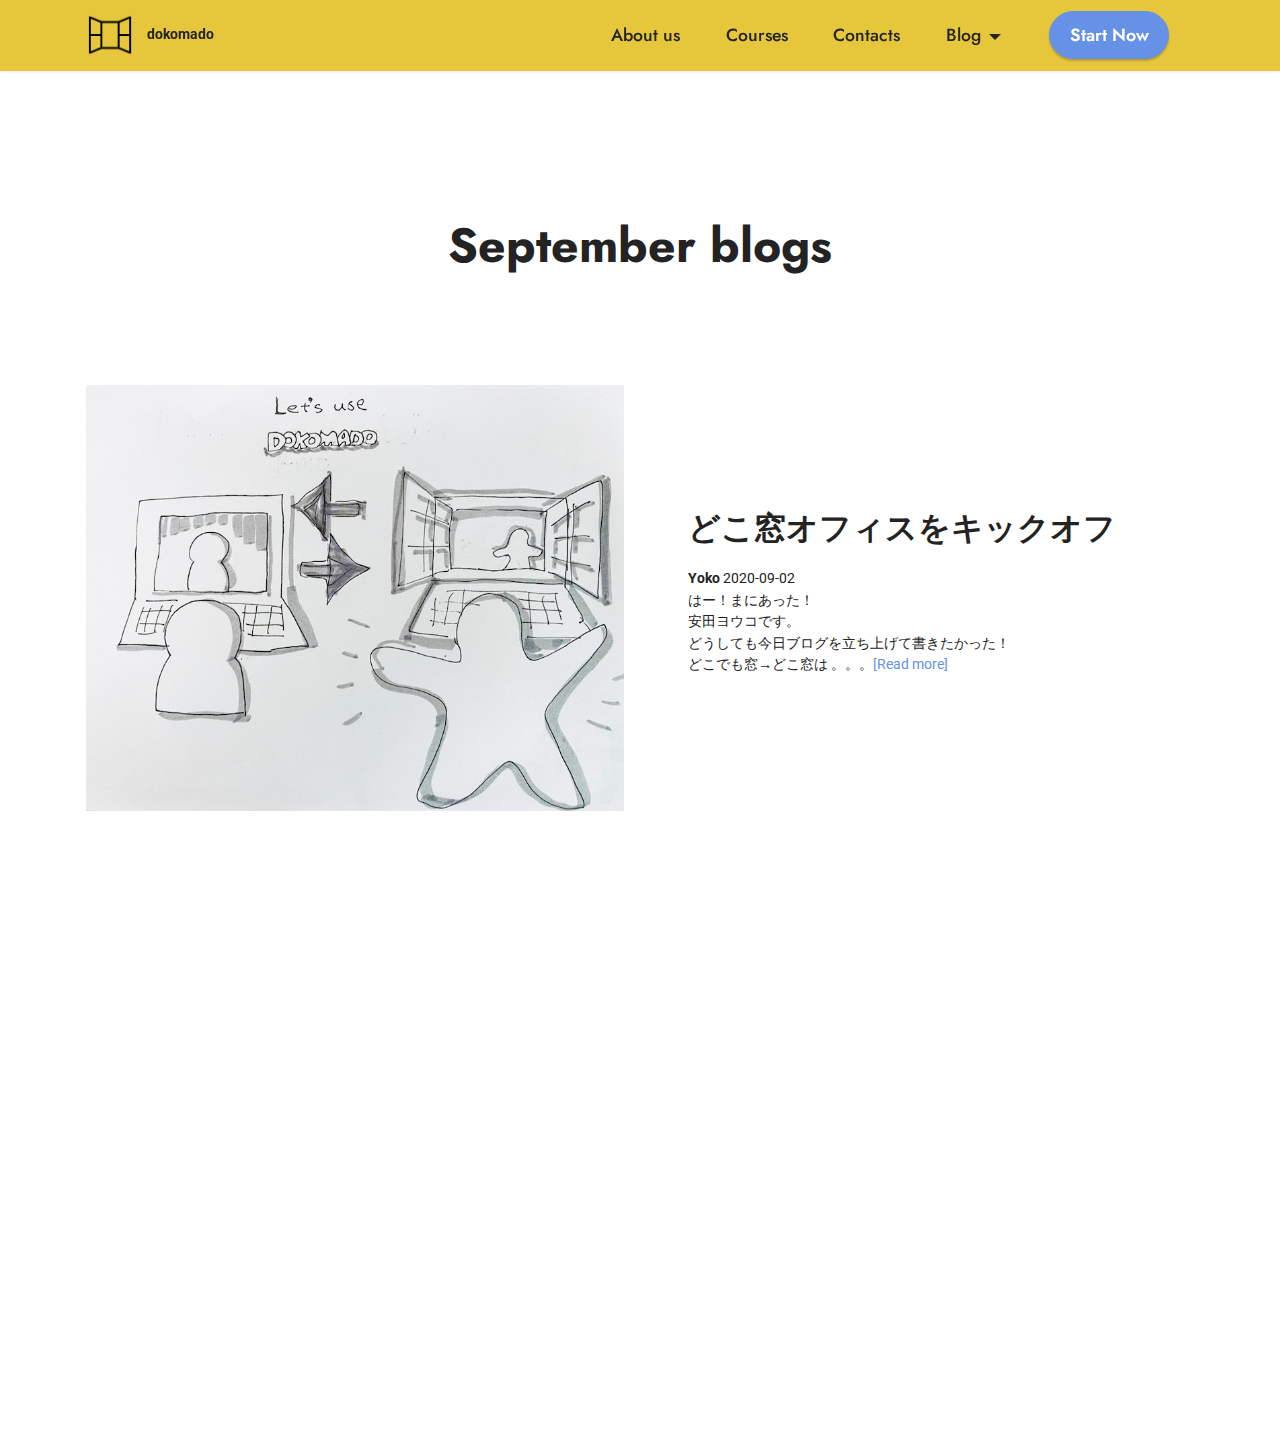
==== index.html @ 989943ca "create github pages" ====
<!DOCTYPE html>
<html  >
<head>
  <!-- Site made with Mobirise Website Builder v5.0.29, https://mobirise.com -->
  <meta charset="UTF-8">
  <meta http-equiv="X-UA-Compatible" content="IE=edge">
  <meta name="generator" content="Mobirise v5.0.29, mobirise.com">
  <meta name="viewport" content="width=device-width, initial-scale=1, minimum-scale=1">
  <link rel="shortcut icon" href="assets/images/open-window-icon-25.jpg" type="image/x-icon">
  <meta name="description" content="">
  
  
  <title>dokomado - blog</title>
  <link rel="stylesheet" href="assets/web/assets/mobirise-icons2/mobirise2.css">
  <link rel="stylesheet" href="assets/tether/tether.min.css">
  <link rel="stylesheet" href="assets/bootstrap/css/bootstrap.min.css">
  <link rel="stylesheet" href="assets/bootstrap/css/bootstrap-grid.min.css">
  <link rel="stylesheet" href="assets/bootstrap/css/bootstrap-reboot.min.css">
  <link rel="stylesheet" href="assets/dropdown/css/style.css">
  <link rel="stylesheet" href="assets/animatecss/animate.css">
  <link rel="stylesheet" href="assets/socicon/css/styles.css">
  <link rel="stylesheet" href="assets/theme/css/style.css">
  <link rel="preload" as="style" href="assets/mobirise/css/mbr-additional.css"><link rel="stylesheet" href="assets/mobirise/css/mbr-additional.css" type="text/css">
  
  
  
  
</head>
<body>
  
  <section class="menu menu2 cid-s9WC2wtccm" once="menu" id="menu2-8">
    
    <nav class="navbar navbar-dropdown navbar-fixed-top navbar-expand-lg">
        <div class="container">
            <div class="navbar-brand">
                <span class="navbar-logo">
                    <a href="https://dokomado.com">
                        <img src="assets/images/open-window-icon-25.jpg" alt="Mobirise" style="height: 3rem;">
                    </a>
                </span>
                <span class="navbar-caption-wrap"><a class="navbar-caption text-black text-primary display-7" href="https://dokomado.com">dokomado</a></span>
            </div>
            <button class="navbar-toggler" type="button" data-toggle="collapse" data-target="#navbarSupportedContent" aria-controls="navbarNavAltMarkup" aria-expanded="false" aria-label="Toggle navigation">
                <div class="hamburger">
                    <span></span>
                    <span></span>
                    <span></span>
                    <span></span>
                </div>
            </button>
            <div class="collapse navbar-collapse" id="navbarSupportedContent">
                <ul class="navbar-nav nav-dropdown" data-app-modern-menu="true"><li class="nav-item"><a class="nav-link link text-black text-primary display-4" href="https://dokomado.com/about.html">
                            About us</a></li>
                    <li class="nav-item"><a class="nav-link link text-black text-primary display-4" href="https://dokomado.com/courses.html">
                            Courses</a></li>
                    <li class="nav-item"><a class="nav-link link text-black text-primary display-4" href="mailto:aydokomado@gmail.com">Contacts</a>
                    </li><li class="nav-item dropdown"><a class="nav-link link text-black text-primary dropdown-toggle display-4" href="#" data-toggle="dropdown-submenu" aria-expanded="false">Blog</a><div class="dropdown-menu"><a class="text-black text-primary dropdown-item display-4" href="https://dokomado.com/blog/index.html"><span class="mobi-mbri mobi-mbri-home mbr-iconfont mbr-iconfont-btn"></span>Blog home</a><a class="text-black text-primary dropdown-item display-4" href="https://dokomado.com/blog/blog1.html">どこ窓オフィスをキックオフ<br></a></div></li></ul>
                
                <div class="navbar-buttons mbr-section-btn"><a class="btn btn-primary display-4" href="https://dokomado.com/courses.html">
                        Start Now</a></div>
            </div>
        </div>
    </nav>
</section>

<section class="engine"><a href="https://mobirise.info/g">build your own site for free</a></section><section class="content4 cid-s9WQwJv9fc" id="content4-q">
    
    <div class="container">
        <div class="row justify-content-center">
            <div class="title col-md-12 col-lg-10">
                <h3 class="mbr-section-title mbr-fonts-style align-center mb-4 display-2">
                    <strong>September blogs</strong><strong><br></strong></h3>
                
                
            </div>
        </div>
    </div>
</section>

<section class="image1 cid-s9WOftmxcN" id="image1-j">
    

    

    <div class="container">
        <div class="row align-items-center">
            <div class="col-12 col-lg-6">
                <div class="image-wrapper">
                    <img src="assets/images/o1024081114813700522.jpg" alt="Mobirise">
                    
                </div>
            </div>
            <div class="col-12 col-lg">
                <div class="text-wrapper">
                    <h3 class="mbr-section-title mbr-fonts-style mb-3 display-5">
                        <strong>どこ窓オフィスをキックオフ</strong></h3>
                    <p class="mbr-text mbr-fonts-style display-7"><strong>
                        Yoko </strong>2020-09-02 <br>はー！まにあった！ 
<br>安田ヨウコです。 
<br>どうしても今日ブログを立ち上げて書きたかった！ 
<br>どこでも窓→どこ窓は 。。。<a href="blog1.html" class="text-primary">[Read more]</a><br></p>
                </div>
            </div>
        </div>
    </div>
</section>

<section class="features24 cid-s9WPY50S9R" id="features1-o">
    

    
    <div class="container">
        <div class="row">
            <div class="col-12">
                <h3 class="mbr-section-title mbr-fonts-style align-center mb-0 display-2">
                    <strong>September blogs</strong></h3>
                
            </div>
            <div class="card col-12 col-md-6 col-lg-3">
                <div class="card-wrapper">
                    <div class="card-box align-center">
                        
                        <h5 class="card-title align-center mbr-fonts-style display-7"><a href="blog1.html" class="text-primary"><strong>どこ窓オフィスをキックオフ</strong></a></h5>
                        <p class="card-text align-center mbr-fonts-style display-7">はー！まにあった！ 
<br>安田ヨウコです。 
<br>どうしても今日ブログを立ち上げて書きたかった！ 
<br>どこでも窓→どこ窓は 。。。<br><a href="blog1.html" class="text-primary">[Read more]</a></p>
                    </div>
                </div>
            </div>
            <div class="card col-12 col-md-6 col-lg-3">
                <div class="card-wrapper">
                    <div class="card-box align-center">
                        
                        <h5 class="card-title align-center mbr-fonts-style display-7"><strong>Mobile Friendly</strong></h5>
                        <p class="card-text align-center mbr-fonts-style display-7">All sites you create with the Mobirise web builder are mobile-friendly natively. No special actions required.</p>
                    </div>
                </div>
            </div>
            <div class="card col-12 col-md-6 col-lg-3">
                <div class="card-wrapper">
                    <div class="card-box align-center">
                        
                        <h5 class="card-title align-center mbr-fonts-style display-7"><strong>Unique Styles</strong></h5>
                        <p class="card-text align-center mbr-fonts-style display-7">Select the theme that suits you. Each theme in the Mobirise site builder contains a set of unique blocks.</p>
                    </div>
                </div>
            </div>
            <div class="card col-12 col-md-6 col-lg-3">
                <div class="card-wrapper">
                    <div class="card-box align-center">
                        
                        <h5 class="card-title align-center mbr-fonts-style display-7"><strong>Unlimited Sites</strong></h5>
                        <p class="card-text align-center mbr-fonts-style display-7">Use Mobirise website building software to create multiple sites for commercial and non-profit projects.</p>
                    </div>
                </div>
            </div>
        </div>
    </div>
</section>

<section class="features24 cid-s9WQiQbf4B" id="features1-p">
    

    
    <div class="container">
        <div class="row">
            
            <div class="card col-12 col-md-6 col-lg-3">
                <div class="card-wrapper">
                    <div class="card-box align-center">
                        
                        <h5 class="card-title align-center mbr-fonts-style display-7"><strong>No Coding</strong></h5>
                        <p class="card-text align-center mbr-fonts-style display-7">You don't have to code to create your own site. Select one of available themes in the Mobirise sitebuilder.</p>
                    </div>
                </div>
            </div>
            <div class="card col-12 col-md-6 col-lg-3">
                <div class="card-wrapper">
                    <div class="card-box align-center">
                        
                        <h5 class="card-title align-center mbr-fonts-style display-7"><strong>Mobile Friendly</strong></h5>
                        <p class="card-text align-center mbr-fonts-style display-7">All sites you create with the Mobirise web builder are mobile-friendly natively. No special actions required.</p>
                    </div>
                </div>
            </div>
            
            
        </div>
    </div>
</section>


  <script src="assets/web/assets/jquery/jquery.min.js"></script>
  <script src="assets/popper/popper.min.js"></script>
  <script src="assets/tether/tether.min.js"></script>
  <script src="assets/bootstrap/js/bootstrap.min.js"></script>
  <script src="assets/smoothscroll/smooth-scroll.js"></script>
  <script src="assets/dropdown/js/nav-dropdown.js"></script>
  <script src="assets/dropdown/js/navbar-dropdown.js"></script>
  <script src="assets/touchswipe/jquery.touch-swipe.min.js"></script>
  <script src="assets/viewportchecker/jquery.viewportchecker.js"></script>
  <script src="assets/theme/js/script.js"></script>
  
  
  
 <div id="scrollToTop" class="scrollToTop mbr-arrow-up"><a style="text-align: center;"><i class="mbr-arrow-up-icon mbr-arrow-up-icon-cm cm-icon cm-icon-smallarrow-up"></i></a></div>
    <input name="animation" type="hidden">
  </body>
</html>
---- assets/web/assets/mobirise-icons2/mobirise2.css ----
@font-face {
  font-family: 'Moririse2';
  font-display: swap;
  src:  url('mobirise2.eot?f2bix4');
  src:  url('mobirise2.eot?f2bix4#iefix') format('embedded-opentype'),
    url('mobirise2.ttf?f2bix4') format('truetype'),
    url('mobirise2.woff?f2bix4') format('woff'),
    url('mobirise2.svg?f2bix4#mobirise2') format('svg');
  font-weight: normal;
  font-style: normal;
}

[class^="mobi-"], [class*=" mobi-"] {
  /* use !important to prevent issues with browser extensions that change fonts */
  font-family: 'Moririse2' !important;
  speak: none;
  font-style: normal;
  font-weight: normal;
  font-variant: normal;
  text-transform: none;
  line-height: 1;

  /* Better Font Rendering =========== */
  -webkit-font-smoothing: antialiased;
  -moz-osx-font-smoothing: grayscale;
}

.mobi-mbri-add-submenu:before {
  content: "\e900";
}
.mobi-mbri-alert:before {
  content: "\e901";
}
.mobi-mbri-align-center:before {
  content: "\e902";
}
.mobi-mbri-align-justify:before {
  content: "\e903";
}
.mobi-mbri-align-left:before {
  content: "\e904";
}
.mobi-mbri-align-right:before {
  content: "\e905";
}
.mobi-mbri-android:before {
  content: "\e906";
}
.mobi-mbri-apple:before {
  content: "\e907";
}
.mobi-mbri-arrow-down:before {
  content: "\e908";
}
.mobi-mbri-arrow-next:before {
  content: "\e909";
}
.mobi-mbri-arrow-prev:before {
  content: "\e90a";
}
.mobi-mbri-arrow-up:before {
  content: "\e90b";
}
.mobi-mbri-bold:before {
  content: "\e90c";
}
.mobi-mbri-bookmark:before {
  content: "\e90d";
}
.mobi-mbri-bootstrap:before {
  content: "\e90e";
}
.mobi-mbri-briefcase:before {
  content: "\e90f";
}
.mobi-mbri-browse:before {
  content: "\e910";
}
.mobi-mbri-bulleted-list:before {
  content: "\e911";
}
.mobi-mbri-calendar:before {
  content: "\e912";
}
.mobi-mbri-camera:before {
  content: "\e913";
}
.mobi-mbri-cart-add:before {
  content: "\e914";
}
.mobi-mbri-cart-full:before {
  content: "\e915";
}
.mobi-mbri-cash:before {
  content: "\e916";
}
.mobi-mbri-change-style:before {
  content: "\e917";
}
.mobi-mbri-chat:before {
  content: "\e918";
}
.mobi-mbri-clock:before {
  content: "\e919";
}
.mobi-mbri-close:before {
  content: "\e91a";
}
.mobi-mbri-cloud:before {
  content: "\e91b";
}
.mobi-mbri-code:before {
  content: "\e91c";
}
.mobi-mbri-contact-form:before {
  content: "\e91d";
}
.mobi-mbri-credit-card:before {
  content: "\e91e";
}
.mobi-mbri-cursor-click:before {
  content: "\e91f";
}
.mobi-mbri-cust-feedback:before {
  content: "\e920";
}
.mobi-mbri-database:before {
  content: "\e921";
}
.mobi-mbri-delivery:before {
  content: "\e922";
}
.mobi-mbri-desktop:before {
  content: "\e923";
}
.mobi-mbri-devices:before {
  content: "\e924";
}
.mobi-mbri-down:before {
  content: "\e925";
}
.mobi-mbri-download-2:before {
  content: "\e926";
}
.mobi-mbri-download:before {
  content: "\e927";
}
.mobi-mbri-drag-n-drop-2:before {
  content: "\e928";
}
.mobi-mbri-drag-n-drop:before {
  content: "\e929";
}
.mobi-mbri-edit-2:before {
  content: "\e92a";
}
.mobi-mbri-edit:before {
  content: "\e92b";
}
.mobi-mbri-error:before {
  content: "\e92c";
}
.mobi-mbri-extension:before {
  content: "\e92d";
}
.mobi-mbri-features:before {
  content: "\e92e";
}
.mobi-mbri-file:before {
  content: "\e92f";
}
.mobi-mbri-flag:before {
  content: "\e930";
}
.mobi-mbri-folder:before {
  content: "\e931";
}
.mobi-mbri-gift:before {
  content: "\e932";
}
.mobi-mbri-github:before {
  content: "\e933";
}
.mobi-mbri-globe-2:before {
  content: "\e934";
}
.mobi-mbri-globe:before {
  content: "\e935";
}
.mobi-mbri-growing-chart:before {
  content: "\e936";
}
.mobi-mbri-hearth:before {
  content: "\e937";
}
.mobi-mbri-help:before {
  content: "\e938";
}
.mobi-mbri-home:before {
  content: "\e939";
}
.mobi-mbri-hot-cup:before {
  content: "\e93a";
}
.mobi-mbri-idea:before {
  content: "\e93b";
}
.mobi-mbri-image-gallery:before {
  content: "\e93c";
}
.mobi-mbri-image-slider:before {
  content: "\e93d";
}
.mobi-mbri-info:before {
  content: "\e93e";
}
.mobi-mbri-italic:before {
  content: "\e93f";
}
.mobi-mbri-key:before {
  content: "\e940";
}
.mobi-mbri-laptop:before {
  content: "\e941";
}
.mobi-mbri-layers:before {
  content: "\e942";
}
.mobi-mbri-left-right:before {
  content: "\e943";
}
.mobi-mbri-left:before {
  content: "\e944";
}
.mobi-mbri-letter:before {
  content: "\e945";
}
.mobi-mbri-like:before {
  content: "\e946";
}
.mobi-mbri-link:before {
  content: "\e947";
}
.mobi-mbri-lock:before {
  content: "\e948";
}
.mobi-mbri-login:before {
  content: "\e949";
}
.mobi-mbri-logout:before {
  content: "\e94a";
}
.mobi-mbri-magic-stick:before {
  content: "\e94b";
}
.mobi-mbri-map-pin:before {
  content: "\e94c";
}
.mobi-mbri-menu:before {
  content: "\e94d";
}
.mobi-mbri-mobile-2:before {
  content: "\e94e";
}
.mobi-mbri-mobile-horizontal:before {
  content: "\e94f";
}
.mobi-mbri-mobile:before {
  content: "\e950";
}
.mobi-mbri-mobirise:before {
  content: "\e951";
}
.mobi-mbri-more-horizontal:before {
  content: "\e952";
}
.mobi-mbri-more-vertical:before {
  content: "\e953";
}
.mobi-mbri-music:before {
  content: "\e954";
}
.mobi-mbri-new-file:before {
  content: "\e955";
}
.mobi-mbri-numbered-list:before {
  content: "\e956";
}
.mobi-mbri-opened-folder:before {
  content: "\e957";
}
.mobi-mbri-pages:before {
  content: "\e958";
}
.mobi-mbri-paper-plane:before {
  content: "\e959";
}
.mobi-mbri-paperclip:before {
  content: "\e95a";
}
.mobi-mbri-phone:before {
  content: "\e95b";
}
.mobi-mbri-photo:before {
  content: "\e95c";
}
.mobi-mbri-photos:before {
  content: "\e95d";
}
.mobi-mbri-pin:before {
  content: "\e95e";
}
.mobi-mbri-play:before {
  content: "\e95f";
}
.mobi-mbri-plus:before {
  content: "\e960";
}
.mobi-mbri-preview:before {
  content: "\e961";
}
.mobi-mbri-print:before {
  content: "\e962";
}
.mobi-mbri-protect:before {
  content: "\e963";
}
.mobi-mbri-question:before {
  content: "\e964";
}
.mobi-mbri-quote-left:before {
  content: "\e965";
}
.mobi-mbri-quote-right:before {
  content: "\e966";
}
.mobi-mbri-redo:before {
  content: "\e967";
}
.mobi-mbri-refresh:before {
  content: "\e968";
}
.mobi-mbri-responsive-2:before {
  content: "\e969";
}
.mobi-mbri-responsive:before {
  content: "\e96a";
}
.mobi-mbri-right:before {
  content: "\e96b";
}
.mobi-mbri-rocket:before {
  content: "\e96c";
}
.mobi-mbri-sad-face:before {
  content: "\e96d";
}
.mobi-mbri-sale:before {
  content: "\e96e";
}
.mobi-mbri-save:before {
  content: "\e96f";
}
.mobi-mbri-search:before {
  content: "\e970";
}
.mobi-mbri-setting-2:before {
  content: "\e971";
}
.mobi-mbri-setting-3:before {
  content: "\e972";
}
.mobi-mbri-setting:before {
  content: "\e973";
}
.mobi-mbri-share:before {
  content: "\e974";
}
.mobi-mbri-shopping-bag:before {
  content: "\e975";
}
.mobi-mbri-shopping-basket:before {
  content: "\e976";
}
.mobi-mbri-shopping-cart:before {
  content: "\e977";
}
.mobi-mbri-sites:before {
  content: "\e978";
}
.mobi-mbri-smile-face:before {
  content: "\e979";
}
.mobi-mbri-speed:before {
  content: "\e97a";
}
.mobi-mbri-star:before {
  content: "\e97b";
}
.mobi-mbri-success:before {
  content: "\e97c";
}
.mobi-mbri-sun:before {
  content: "\e97d";
}
.mobi-mbri-sun2:before {
  content: "\e97e";
}
.mobi-mbri-tablet-vertical:before {
  content: "\e97f";
}
.mobi-mbri-tablet:before {
  content: "\e980";
}
.mobi-mbri-target:before {
  content: "\e981";
}
.mobi-mbri-timer:before {
  content: "\e982";
}
.mobi-mbri-to-ftp:before {
  content: "\e983";
}
.mobi-mbri-to-local-drive:before {
  content: "\e984";
}
.mobi-mbri-touch-swipe:before {
  content: "\e985";
}
.mobi-mbri-touch:before {
  content: "\e986";
}
.mobi-mbri-trash:before {
  content: "\e987";
}
.mobi-mbri-underline:before {
  content: "\e988";
}
.mobi-mbri-undo:before {
  content: "\e989";
}
.mobi-mbri-unlink:before {
  content: "\e98a";
}
.mobi-mbri-unlock:before {
  content: "\e98b";
}
.mobi-mbri-up-down:before {
  content: "\e98c";
}
.mobi-mbri-up:before {
  content: "\e98d";
}
.mobi-mbri-update:before {
  content: "\e98e";
}
.mobi-mbri-upload-2:before {
  content: "\e98f";
}
.mobi-mbri-upload:before {
  content: "\e990";
}
.mobi-mbri-user-2:before {
  content: "\e991";
}
.mobi-mbri-user:before {
  content: "\e992";
}
.mobi-mbri-users:before {
  content: "\e993";
}
.mobi-mbri-video-play:before {
  content: "\e994";
}
.mobi-mbri-video:before {
  content: "\e995";
}
.mobi-mbri-watch:before {
  content: "\e996";
}
.mobi-mbri-website-theme-2:before {
  content: "\e997";
}
.mobi-mbri-website-theme:before {
  content: "\e998";
}
.mobi-mbri-wifi:before {
  content: "\e999";
}
.mobi-mbri-windows:before {
  content: "\e99a";
}
.mobi-mbri-zoom-in:before {
  content: "\e99b";
}
.mobi-mbri-zoom-out:before {
  content: "\e99c";
}
---- assets/dropdown/css/style.css ----
.navbar-dropdown {
  left: 0;
  padding: 0;
  position: absolute;
  right: 0;
  top: 0;
  transition: all 0.45s ease;
  z-index: 1030;
  background: #282828; }
  .navbar-dropdown .navbar-logo {
    margin-right: 0.8rem;
    transition: margin 0.3s ease-in-out;
    vertical-align: middle; }
    .navbar-dropdown .navbar-logo img {
      height: 3.125rem;
      transition: all 0.3s ease-in-out; }
    .navbar-dropdown .navbar-logo.mbr-iconfont {
      font-size: 3.125rem;
      line-height: 3.125rem; }
  .navbar-dropdown .navbar-caption {
    font-weight: 700;
    white-space: normal;
    vertical-align: -4px;
    line-height: 3.125rem !important; }
    .navbar-dropdown .navbar-caption, .navbar-dropdown .navbar-caption:hover {
      color: inherit;
      text-decoration: none; }
  .navbar-dropdown .mbr-iconfont + .navbar-caption {
    vertical-align: -1px; }
  .navbar-dropdown.navbar-fixed-top {
    position: fixed; }
  .navbar-dropdown .navbar-brand span {
    vertical-align: -4px; }
  .navbar-dropdown.bg-color.transparent {
    background: none; }
  .navbar-dropdown.navbar-short .navbar-brand {
    padding: 0.625rem 0; }
    .navbar-dropdown.navbar-short .navbar-brand span {
      vertical-align: -1px; }
  .navbar-dropdown.navbar-short .navbar-caption {
    line-height: 2.375rem !important;
    vertical-align: -2px; }
  .navbar-dropdown.navbar-short .navbar-logo {
    margin-right: 0.5rem; }
    .navbar-dropdown.navbar-short .navbar-logo img {
      height: 2.375rem; }
    .navbar-dropdown.navbar-short .navbar-logo.mbr-iconfont {
      font-size: 2.375rem;
      line-height: 2.375rem; }
  .navbar-dropdown.navbar-short .mbr-table-cell {
    height: 3.625rem; }
  .navbar-dropdown .navbar-close {
    left: 0.6875rem;
    position: fixed;
    top: 0.75rem;
    z-index: 1000; }
  .navbar-dropdown .hamburger-icon {
    content: "";
    display: inline-block;
    vertical-align: middle;
    width: 16px;
    -webkit-box-shadow: 0 -6px 0 1px #282828,0 0 0 1px #282828,0 6px 0 1px #282828;
    -moz-box-shadow: 0 -6px 0 1px #282828,0 0 0 1px #282828,0 6px 0 1px #282828;
    box-shadow: 0 -6px 0 1px #282828,0 0 0 1px #282828,0 6px 0 1px #282828; }

.dropdown-menu .dropdown-toggle[data-toggle="dropdown-submenu"]::after {
  border-bottom: 0.35em solid transparent;
  border-left: 0.35em solid;
  border-right: 0;
  border-top: 0.35em solid transparent;
  margin-left: 0.3rem; }

.dropdown-menu .dropdown-item:focus {
  outline: 0; }

.nav-dropdown {
  font-size: 0.75rem;
  font-weight: 500;
  height: auto !important; }
  .nav-dropdown .nav-btn {
    padding-left: 1rem; }
  .nav-dropdown .link {
    margin: .667em 1.667em;
    font-weight: 500;
    padding: 0;
    transition: color .2s ease-in-out; }
    .nav-dropdown .link.dropdown-toggle {
      margin-right: 2.583em; }
      .nav-dropdown .link.dropdown-toggle::after {
        margin-left: .25rem;
        border-top: 0.35em solid;
        border-right: 0.35em solid transparent;
        border-left: 0.35em solid transparent;
        border-bottom: 0; }
      .nav-dropdown .link.dropdown-toggle[aria-expanded="true"] {
        margin: 0;
        padding: 0.667em 3.263em  0.667em 1.667em; }
  .nav-dropdown .link::after,
  .nav-dropdown .dropdown-item::after {
    color: inherit; }
  .nav-dropdown .btn {
    font-size: 0.75rem;
    font-weight: 700;
    letter-spacing: 0;
    margin-bottom: 0;
    padding-left: 1.25rem;
    padding-right: 1.25rem; }
  .nav-dropdown .dropdown-menu {
    border-radius: 0;
    border: 0;
    left: 0;
    margin: 0;
    padding-bottom: 1.25rem;
    padding-top: 1.25rem;
    position: relative; }
  .nav-dropdown .dropdown-submenu {
    margin-left: 0.125rem;
    top: 0; }
  .nav-dropdown .dropdown-item {
    font-weight: 500;
    line-height: 2;
    padding: 0.3846em 4.615em 0.3846em 1.5385em;
    position: relative;
    transition: color .2s ease-in-out, background-color .2s ease-in-out; }
    .nav-dropdown .dropdown-item::after {
      margin-top: -0.3077em;
      position: absolute;
      right: 1.1538em;
      top: 50%; }
    .nav-dropdown .dropdown-item:focus, .nav-dropdown .dropdown-item:hover {
      background: none; }

@media (max-width: 767px) {
  .nav-dropdown.navbar-toggleable-sm {
    bottom: 0;
    display: none;
    left: 0;
    overflow-x: hidden;
    position: fixed;
    top: 0;
    transform: translateX(-100%);
    -ms-transform: translateX(-100%);
    -webkit-transform: translateX(-100%);
    width: 18.75rem;
    z-index: 999; } }
.nav-dropdown.navbar-toggleable-xl {
  bottom: 0;
  display: none;
  left: 0;
  overflow-x: hidden;
  position: fixed;
  top: 0;
  transform: translateX(-100%);
  -ms-transform: translateX(-100%);
  -webkit-transform: translateX(-100%);
  width: 18.75rem;
  z-index: 999; }

.nav-dropdown-sm {
  display: block !important;
  overflow-x: hidden;
  overflow: auto;
  padding-top: 3.875rem; }
  .nav-dropdown-sm::after {
    content: "";
    display: block;
    height: 3rem;
    width: 100%; }
  .nav-dropdown-sm.collapse.in ~ .navbar-close {
    display: block !important; }
  .nav-dropdown-sm.collapsing, .nav-dropdown-sm.collapse.in {
    transform: translateX(0);
    -ms-transform: translateX(0);
    -webkit-transform: translateX(0);
    transition: all 0.25s ease-out;
    -webkit-transition: all 0.25s ease-out;
    background: #282828; }
  .nav-dropdown-sm.collapsing[aria-expanded="false"] {
    transform: translateX(-100%);
    -ms-transform: translateX(-100%);
    -webkit-transform: translateX(-100%); }
  .nav-dropdown-sm .nav-item {
    display: block;
    margin-left: 0 !important;
    padding-left: 0; }
  .nav-dropdown-sm .link,
  .nav-dropdown-sm .dropdown-item {
    border-top: 1px dotted rgba(255, 255, 255, 0.1);
    font-size: 0.8125rem;
    line-height: 1.6;
    margin: 0 !important;
    padding: 0.875rem 2.4rem 0.875rem 1.5625rem !important;
    position: relative;
    white-space: normal; }
    .nav-dropdown-sm .link:focus, .nav-dropdown-sm .link:hover,
    .nav-dropdown-sm .dropdown-item:focus,
    .nav-dropdown-sm .dropdown-item:hover {
      background: rgba(0, 0, 0, 0.2) !important;
      color: #c0a375; }
  .nav-dropdown-sm .nav-btn {
    position: relative;
    padding: 1.5625rem 1.5625rem 0 1.5625rem; }
    .nav-dropdown-sm .nav-btn::before {
      border-top: 1px dotted rgba(255, 255, 255, 0.1);
      content: "";
      left: 0;
      position: absolute;
      top: 0;
      width: 100%; }
    .nav-dropdown-sm .nav-btn + .nav-btn {
      padding-top: 0.625rem; }
      .nav-dropdown-sm .nav-btn + .nav-btn::before {
        display: none; }
  .nav-dropdown-sm .btn {
    padding: 0.625rem 0; }
  .nav-dropdown-sm .dropdown-toggle[data-toggle="dropdown-submenu"]::after {
    margin-left: .25rem;
    border-top: 0.35em solid;
    border-right: 0.35em solid transparent;
    border-left: 0.35em solid transparent;
    border-bottom: 0; }
  .nav-dropdown-sm .dropdown-toggle[data-toggle="dropdown-submenu"][aria-expanded="true"]::after {
    border-top: 0;
    border-right: 0.35em solid transparent;
    border-left: 0.35em solid transparent;
    border-bottom: 0.35em solid; }
  .nav-dropdown-sm .dropdown-menu {
    margin: 0;
    padding: 0;
    position: relative;
    top: 0;
    left: 0;
    width: 100%;
    border: 0;
    float: none;
    border-radius: 0;
    background: none; }
  .nav-dropdown-sm .dropdown-submenu {
    left: 100%;
    margin-left: 0.125rem;
    margin-top: -1.25rem;
    top: 0; }

.navbar-toggleable-sm .nav-dropdown .dropdown-menu {
  position: absolute; }

.navbar-toggleable-sm .nav-dropdown .dropdown-submenu {
  left: 100%;
  margin-left: 0.125rem;
  margin-top: -1.25rem;
  top: 0; }

.navbar-toggleable-sm.opened .nav-dropdown .dropdown-menu {
  position: relative; }

.navbar-toggleable-sm.opened .nav-dropdown .dropdown-submenu {
  left: 0;
  margin-left: 00rem;
  margin-top: 0rem;
  top: 0; }

.is-builder .nav-dropdown.collapsing {
  transition: none !important; }

/*# sourceMappingURL=style.css.map */
---- assets/socicon/css/styles.css ----
@charset "UTF-8";

@font-face {
  font-family: 'Socicon';
  src:  url('../fonts/socicon.eot');
  src:  url('../fonts/socicon.eot?#iefix') format('embedded-opentype'),
    url('../fonts/socicon.woff2') format('woff2'),
    url('../fonts/socicon.ttf') format('truetype'),
    url('../fonts/socicon.woff') format('woff'),
    url('../fonts/socicon.svg#socicon') format('svg');
  font-weight: normal;
  font-style: normal;
}

[data-icon]:before {
  font-family: "socicon" !important;
  content: attr(data-icon);
  font-style: normal !important;
  font-weight: normal !important;
  font-variant: normal !important;
  text-transform: none !important;
  speak: none;
  line-height: 1;
  -webkit-font-smoothing: antialiased;
  -moz-osx-font-smoothing: grayscale;
}

[class^="socicon-"], [class*=" socicon-"] {
  /* use !important to prevent issues with browser extensions that change fonts */
  font-family: 'Socicon' !important;
  speak: none;
  font-style: normal;
  font-weight: normal;
  font-variant: normal;
  text-transform: none;
  line-height: 1;

  /* Better Font Rendering =========== */
  -webkit-font-smoothing: antialiased;
  -moz-osx-font-smoothing: grayscale;
}

.socicon-eitaa:before {
  content: "\e97c";
}
.socicon-soroush:before {
  content: "\e97d";
}
.socicon-bale:before {
  content: "\e97e";
}
.socicon-zazzle:before {
  content: "\e97b";
}
.socicon-society6:before {
  content: "\e97a";
}
.socicon-redbubble:before {
  content: "\e979";
}
.socicon-avvo:before {
  content: "\e978";
}
.socicon-stitcher:before {
  content: "\e977";
}
.socicon-googlehangouts:before {
  content: "\e974";
}
.socicon-dlive:before {
  content: "\e975";
}
.socicon-vsco:before {
  content: "\e976";
}
.socicon-flipboard:before {
  content: "\e973";
}
.socicon-ubuntu:before {
  content: "\e958";
}
.socicon-artstation:before {
  content: "\e959";
}
.socicon-invision:before {
  content: "\e95a";
}
.socicon-torial:before {
  content: "\e95b";
}
.socicon-collectorz:before {
  content: "\e95c";
}
.socicon-seenthis:before {
  content: "\e95d";
}
.socicon-googleplaymusic:before {
  content: "\e95e";
}
.socicon-debian:before {
  content: "\e95f";
}
.socicon-filmfreeway:before {
  content: "\e960";
}
.socicon-gnome:before {
  content: "\e961";
}
.socicon-itchio:before {
  content: "\e962";
}
.socicon-jamendo:before {
  content: "\e963";
}
.socicon-mix:before {
  content: "\e964";
}
.socicon-sharepoint:before {
  content: "\e965";
}
.socicon-tinder:before {
  content: "\e966";
}
.socicon-windguru:before {
  content: "\e967";
}
.socicon-cdbaby:before {
  content: "\e968";
}
.socicon-elementaryos:before {
  content: "\e969";
}
.socicon-stage32:before {
  content: "\e96a";
}
.socicon-tiktok:before {
  content: "\e96b";
}
.socicon-gitter:before {
  content: "\e96c";
}
.socicon-letterboxd:before {
  content: "\e96d";
}
.socicon-threema:before {
  content: "\e96e";
}
.socicon-splice:before {
  content: "\e96f";
}
.socicon-metapop:before {
  content: "\e970";
}
.socicon-naver:before {
  content: "\e971";
}
.socicon-remote:before {
  content: "\e972";
}
.socicon-internet:before {
  content: "\e957";
}
.socicon-moddb:before {
  content: "\e94b";
}
.socicon-indiedb:before {
  content: "\e94c";
}
.socicon-traxsource:before {
  content: "\e94d";
}
.socicon-gamefor:before {
  content: "\e94e";
}
.socicon-pixiv:before {
  content: "\e94f";
}
.socicon-myanimelist:before {
  content: "\e950";
}
.socicon-blackberry:before {
  content: "\e951";
}
.socicon-wickr:before {
  content: "\e952";
}
.socicon-spip:before {
  content: "\e953";
}
.socicon-napster:before {
  content: "\e954";
}
.socicon-beatport:before {
  content: "\e955";
}
.socicon-hackerone:before {
  content: "\e956";
}
.socicon-hackernews:before {
  content: "\e946";
}
.socicon-smashwords:before {
  content: "\e947";
}
.socicon-kobo:before {
  content: "\e948";
}
.socicon-bookbub:before {
  content: "\e949";
}
.socicon-mailru:before {
  content: "\e94a";
}
.socicon-gitlab:before {
  content: "\e945";
}
.socicon-instructables:before {
  content: "\e944";
}
.socicon-portfolio:before {
  content: "\e943";
}
.socicon-codered:before {
  content: "\e940";
}
.socicon-origin:before {
  content: "\e941";
}
.socicon-nextdoor:before {
  content: "\e942";
}
.socicon-udemy:before {
  content: "\e93f";
}
.socicon-livemaster:before {
  content: "\e93e";
}
.socicon-crunchbase:before {
  content: "\e93b";
}
.socicon-homefy:before {
  content: "\e93c";
}
.socicon-calendly:before {
  content: "\e93d";
}
.socicon-realtor:before {
  content: "\e90f";
}
.socicon-tidal:before {
  content: "\e910";
}
.socicon-qobuz:before {
  content: "\e911";
}
.socicon-natgeo:before {
  content: "\e912";
}
.socicon-mastodon:before {
  content: "\e913";
}
.socicon-unsplash:before {
  content: "\e914";
}
.socicon-homeadvisor:before {
  content: "\e915";
}
.socicon-angieslist:before {
  content: "\e916";
}
.socicon-codepen:before {
  content: "\e917";
}
.socicon-slack:before {
  content: "\e918";
}
.socicon-openaigym:before {
  content: "\e919";
}
.socicon-logmein:before {
  content: "\e91a";
}
.socicon-fiverr:before {
  content: "\e91b";
}
.socicon-gotomeeting:before {
  content: "\e91c";
}
.socicon-aliexpress:before {
  content: "\e91d";
}
.socicon-guru:before {
  content: "\e91e";
}
.socicon-appstore:before {
  content: "\e91f";
}
.socicon-homes:before {
  content: "\e920";
}
.socicon-zoom:before {
  content: "\e921";
}
.socicon-alibaba:before {
  content: "\e922";
}
.socicon-craigslist:before {
  content: "\e923";
}
.socicon-wix:before {
  content: "\e924";
}
.socicon-redfin:before {
  content: "\e925";
}
.socicon-googlecalendar:before {
  content: "\e926";
}
.socicon-shopify:before {
  content: "\e927";
}
.socicon-freelancer:before {
  content: "\e928";
}
.socicon-seedrs:before {
  content: "\e929";
}
.socicon-bing:before {
  content: "\e92a";
}
.socicon-doodle:before {
  content: "\e92b";
}
.socicon-bonanza:before {
  content: "\e92c";
}
.socicon-squarespace:before {
  content: "\e92d";
}
.socicon-toptal:before {
  content: "\e92e";
}
.socicon-gust:before {
  content: "\e92f";
}
.socicon-ask:before {
  content: "\e930";
}
.socicon-trulia:before {
  content: "\e931";
}
.socicon-loomly:before {
  content: "\e932";
}
.socicon-ghost:before {
  content: "\e933";
}
.socicon-upwork:before {
  content: "\e934";
}
.socicon-fundable:before {
  content: "\e935";
}
.socicon-booking:before {
  content: "\e936";
}
.socicon-googlemaps:before {
  content: "\e937";
}
.socicon-zillow:before {
  content: "\e938";
}
.socicon-niconico:before {
  content: "\e939";
}
.socicon-toneden:before {
  content: "\e93a";
}
.socicon-augment:before {
  content: "\e908";
}
.socicon-bitbucket:before {
  content: "\e909";
}
.socicon-fyuse:before {
  content: "\e90a";
}
.socicon-yt-gaming:before {
  content: "\e90b";
}
.socicon-sketchfab:before {
  content: "\e90c";
}
.socicon-mobcrush:before {
  content: "\e90d";
}
.socicon-microsoft:before {
  content: "\e90e";
}
.socicon-pandora:before {
  content: "\e907";
}
.socicon-messenger:before {
  content: "\e906";
}
.socicon-gamewisp:before {
  content: "\e905";
}
.socicon-bloglovin:before {
  content: "\e904";
}
.socicon-tunein:before {
  content: "\e903";
}
.socicon-gamejolt:before {
  content: "\e901";
}
.socicon-trello:before {
  content: "\e902";
}
.socicon-spreadshirt:before {
  content: "\e900";
}
.socicon-500px:before {
  content: "\e000";
}
.socicon-8tracks:before {
  content: "\e001";
}
.socicon-airbnb:before {
  content: "\e002";
}
.socicon-alliance:before {
  content: "\e003";
}
.socicon-amazon:before {
  content: "\e004";
}
.socicon-amplement:before {
  content: "\e005";
}
.socicon-android:before {
  content: "\e006";
}
.socicon-angellist:before {
  content: "\e007";
}
.socicon-apple:before {
  content: "\e008";
}
.socicon-appnet:before {
  content: "\e009";
}
.socicon-baidu:before {
  content: "\e00a";
}
.socicon-bandcamp:before {
  content: "\e00b";
}
.socicon-battlenet:before {
  content: "\e00c";
}
.socicon-mixer:before {
  content: "\e00d";
}
.socicon-bebee:before {
  content: "\e00e";
}
.socicon-bebo:before {
  content: "\e00f";
}
.socicon-behance:before {
  content: "\e010";
}
.socicon-blizzard:before {
  content: "\e011";
}
.socicon-blogger:before {
  content: "\e012";
}
.socicon-buffer:before {
  content: "\e013";
}
.socicon-chrome:before {
  content: "\e014";
}
.socicon-coderwall:before {
  content: "\e015";
}
.socicon-curse:before {
  content: "\e016";
}
.socicon-dailymotion:before {
  content: "\e017";
}
.socicon-deezer:before {
  content: "\e018";
}
.socicon-delicious:before {
  content: "\e019";
}
.socicon-deviantart:before {
  content: "\e01a";
}
.socicon-diablo:before {
  content: "\e01b";
}
.socicon-digg:before {
  content: "\e01c";
}
.socicon-discord:before {
  content: "\e01d";
}
.socicon-disqus:before {
  content: "\e01e";
}
.socicon-douban:before {
  content: "\e01f";
}
.socicon-draugiem:before {
  content: "\e020";
}
.socicon-dribbble:before {
  content: "\e021";
}
.socicon-drupal:before {
  content: "\e022";
}
.socicon-ebay:before {
  content: "\e023";
}
.socicon-ello:before {
  content: "\e024";
}
.socicon-endomodo:before {
  content: "\e025";
}
.socicon-envato:before {
  content: "\e026";
}
.socicon-etsy:before {
  content: "\e027";
}
.socicon-facebook:before {
  content: "\e028";
}
.socicon-feedburner:before {
  content: "\e029";
}
.socicon-filmweb:before {
  content: "\e02a";
}
.socicon-firefox:before {
  content: "\e02b";
}
.socicon-flattr:before {
  content: "\e02c";
}
.socicon-flickr:before {
  content: "\e02d";
}
.socicon-formulr:before {
  content: "\e02e";
}
.socicon-forrst:before {
  content: "\e02f";
}
.socicon-foursquare:before {
  content: "\e030";
}
.socicon-friendfeed:before {
  content: "\e031";
}
.socicon-github:before {
  content: "\e032";
}
.socicon-goodreads:before {
  content: "\e033";
}
.socicon-google:before {
  content: "\e034";
}
.socicon-googlescholar:before {
  content: "\e035";
}
.socicon-googlegroups:before {
  content: "\e036";
}
.socicon-googlephotos:before {
  content: "\e037";
}
.socicon-googleplus:before {
  content: "\e038";
}
.socicon-grooveshark:before {
  content: "\e039";
}
.socicon-hackerrank:before {
  content: "\e03a";
}
.socicon-hearthstone:before {
  content: "\e03b";
}
.socicon-hellocoton:before {
  content: "\e03c";
}
.socicon-heroes:before {
  content: "\e03d";
}
.socicon-smashcast:before {
  content: "\e03e";
}
.socicon-horde:before {
  content: "\e03f";
}
.socicon-houzz:before {
  content: "\e040";
}
.socicon-icq:before {
  content: "\e041";
}
.socicon-identica:before {
  content: "\e042";
}
.socicon-imdb:before {
  content: "\e043";
}
.socicon-instagram:before {
  content: "\e044";
}
.socicon-issuu:before {
  content: "\e045";
}
.socicon-istock:before {
  content: "\e046";
}
.socicon-itunes:before {
  content: "\e047";
}
.socicon-keybase:before {
  content: "\e048";
}
.socicon-lanyrd:before {
  content: "\e049";
}
.socicon-lastfm:before {
  content: "\e04a";
}
.socicon-line:before {
  content: "\e04b";
}
.socicon-linkedin:before {
  content: "\e04c";
}
.socicon-livejournal:before {
  content: "\e04d";
}
.socicon-lyft:before {
  content: "\e04e";
}
.socicon-macos:before {
  content: "\e04f";
}
.socicon-mail:before {
  content: "\e050";
}
.socicon-medium:before {
  content: "\e051";
}
.socicon-meetup:before {
  content: "\e052";
}
.socicon-mixcloud:before {
  content: "\e053";
}
.socicon-modelmayhem:before {
  content: "\e054";
}
.socicon-mumble:before {
  content: "\e055";
}
.socicon-myspace:before {
  content: "\e056";
}
.socicon-newsvine:before {
  content: "\e057";
}
.socicon-nintendo:before {
  content: "\e058";
}
.socicon-npm:before {
  content: "\e059";
}
.socicon-odnoklassniki:before {
  content: "\e05a";
}
.socicon-openid:before {
  content: "\e05b";
}
.socicon-opera:before {
  content: "\e05c";
}
.socicon-outlook:before {
  content: "\e05d";
}
.socicon-overwatch:before {
  content: "\e05e";
}
.socicon-patreon:before {
  content: "\e05f";
}
.socicon-paypal:before {
  content: "\e060";
}
.socicon-periscope:before {
  content: "\e061";
}
.socicon-persona:before {
  content: "\e062";
}
.socicon-pinterest:before {
  content: "\e063";
}
.socicon-play:before {
  content: "\e064";
}
.socicon-player:before {
  content: "\e065";
}
.socicon-playstation:before {
  content: "\e066";
}
.socicon-pocket:before {
  content: "\e067";
}
.socicon-qq:before {
  content: "\e068";
}
.socicon-quora:before {
  content: "\e069";
}
.socicon-raidcall:before {
  content: "\e06a";
}
.socicon-ravelry:before {
  content: "\e06b";
}
.socicon-reddit:before {
  content: "\e06c";
}
.socicon-renren:before {
  content: "\e06d";
}
.socicon-researchgate:before {
  content: "\e06e";
}
.socicon-residentadvisor:before {
  content: "\e06f";
}
.socicon-reverbnation:before {
  content: "\e070";
}
.socicon-rss:before {
  content: "\e071";
}
.socicon-sharethis:before {
  content: "\e072";
}
.socicon-skype:before {
  content: "\e073";
}
.socicon-slideshare:before {
  content: "\e074";
}
.socicon-smugmug:before {
  content: "\e075";
}
.socicon-snapchat:before {
  content: "\e076";
}
.socicon-songkick:before {
  content: "\e077";
}
.socicon-soundcloud:before {
  content: "\e078";
}
.socicon-spotify:before {
  content: "\e079";
}
.socicon-stackexchange:before {
  content: "\e07a";
}
.socicon-stackoverflow:before {
  content: "\e07b";
}
.socicon-starcraft:before {
  content: "\e07c";
}
.socicon-stayfriends:before {
  content: "\e07d";
}
.socicon-steam:before {
  content: "\e07e";
}
.socicon-storehouse:before {
  content: "\e07f";
}
.socicon-strava:before {
  content: "\e080";
}
.socicon-streamjar:before {
  content: "\e081";
}
.socicon-stumbleupon:before {
  content: "\e082";
}
.socicon-swarm:before {
  content: "\e083";
}
.socicon-teamspeak:before {
  content: "\e084";
}
.socicon-teamviewer:before {
  content: "\e085";
}
.socicon-technorati:before {
  content: "\e086";
}
.socicon-telegram:before {
  content: "\e087";
}
.socicon-tripadvisor:before {
  content: "\e088";
}
.socicon-tripit:before {
  content: "\e089";
}
.socicon-triplej:before {
  content: "\e08a";
}
.socicon-tumblr:before {
  content: "\e08b";
}
.socicon-twitch:before {
  content: "\e08c";
}
.socicon-twitter:before {
  content: "\e08d";
}
.socicon-uber:before {
  content: "\e08e";
}
.socicon-ventrilo:before {
  content: "\e08f";
}
.socicon-viadeo:before {
  content: "\e090";
}
.socicon-viber:before {
  content: "\e091";
}
.socicon-viewbug:before {
  content: "\e092";
}
.socicon-vimeo:before {
  content: "\e093";
}
.socicon-vine:before {
  content: "\e094";
}
.socicon-vkontakte:before {
  content: "\e095";
}
.socicon-warcraft:before {
  content: "\e096";
}
.socicon-wechat:before {
  content: "\e097";
}
.socicon-weibo:before {
  content: "\e098";
}
.socicon-whatsapp:before {
  content: "\e099";
}
.socicon-wikipedia:before {
  content: "\e09a";
}
.socicon-windows:before {
  content: "\e09b";
}
.socicon-wordpress:before {
  content: "\e09c";
}
.socicon-wykop:before {
  content: "\e09d";
}
.socicon-xbox:before {
  content: "\e09e";
}
.socicon-xing:before {
  content: "\e09f";
}
.socicon-yahoo:before {
  content: "\e0a0";
}
.socicon-yammer:before {
  content: "\e0a1";
}
.socicon-yandex:before {
  content: "\e0a2";
}
.socicon-yelp:before {
  content: "\e0a3";
}
.socicon-younow:before {
  content: "\e0a4";
}
.socicon-youtube:before {
  content: "\e0a5";
}
.socicon-zapier:before {
  content: "\e0a6";
}
.socicon-zerply:before {
  content: "\e0a7";
}
.socicon-zomato:before {
  content: "\e0a8";
}
.socicon-zynga:before {
  content: "\e0a9";
}
---- assets/theme/css/style.css ----
section {
  background-color: #ffffff; }

.form-control:focus {
  box-shadow: none; }

:focus {
  outline: none; }

section,
.container,
.container-fluid {
  position: relative;
  word-wrap: break-word; }

a.mbr-iconfont:hover {
  text-decoration: none; }

.article .lead p,
.article .lead ul,
.article .lead ol,
.article .lead pre,
.article .lead blockquote {
  margin-bottom: 0; }

a {
  font-style: normal;
  font-weight: 400;
  cursor: pointer; }
  a, a:hover {
    text-decoration: none; }

figure {
  margin-bottom: 0; }

body {
  color: #232323; }

h1,
h2,
h3,
h4,
h5,
h6,
.display-1,
.display-2,
.display-4,
.display-5,
.display-7,
span,
p,
a {
  line-height: 1;
  word-break: break-word;
  word-wrap: break-word;
  font-weight: 400; }

b,
strong {
  font-weight: bold; }

input:-webkit-autofill, input:-webkit-autofill:hover, input:-webkit-autofill:focus, input:-webkit-autofill:active {
  transition-delay: 9999s;
  transition-property: background-color, color; }

textarea[type="hidden"] {
  display: none; }

body {
  position: relative; }

section {
  background-position: 50% 50%;
  background-repeat: no-repeat;
  background-size: cover; }
  section .mbr-background-video,
  section .mbr-background-video-preview {
    position: absolute;
    bottom: 0;
    left: 0;
    right: 0;
    top: 0; }

.hidden {
  visibility: hidden; }

.mbr-z-index20 {
  z-index: 20; }

/*! Base colors */
.mbr-white {
  color: #ffffff; }

.mbr-black {
  color: #111111; }

.mbr-bg-white {
  background-color: #ffffff; }

.mbr-bg-black {
  background-color: #000000; }

/*! Text-aligns */
.align-left {
  text-align: left; }

.align-center {
  text-align: center; }

.align-right {
  text-align: right; }

/*! Font-weight  */
.mbr-light {
  font-weight: 300; }

.mbr-regular {
  font-weight: 400; }

.mbr-semibold {
  font-weight: 500; }

.mbr-bold {
  font-weight: 700; }

/*! Media  */
.media-size-item {
  flex: 1 1 auto; }

.media-content {
  flex-basis: 100%; }

.media-container-row {
  display: flex;
  flex-direction: row;
  flex-wrap: wrap;
  justify-content: center;
  align-content: center;
  align-items: start; }
  .media-container-row .media-size-item {
    width: 400px; }

.media-container-column {
  display: flex;
  flex-direction: column;
  flex-wrap: wrap;
  justify-content: center;
  align-content: center;
  align-items: stretch; }
  .media-container-column > * {
    width: 100%; }

@media (min-width: 992px) {
  .media-container-row {
    flex-wrap: nowrap; } }
figure {
  overflow: hidden; }

figure[mbr-media-size] {
  transition: width 0.1s; }

img,
iframe {
  display: block;
  width: 100%; }

.card {
  background-color: transparent;
  border: none; }

.card-box {
  width: 100%; }

.card-img {
  text-align: center;
  flex-shrink: 0;
  -webkit-flex-shrink: 0; }

.media {
  max-width: 100%;
  margin: 0 auto; }

.mbr-figure {
  align-self: center; }

.media-container > div {
  max-width: 100%; }

.mbr-figure img,
.card-img img {
  width: 100%; }

@media (max-width: 991px) {
  .media-size-item {
    width: auto !important; }

  .media {
    width: auto; }

  .mbr-figure {
    width: 100% !important; } }
/*! Buttons */
.mbr-section-btn {
  margin-left: -0.6rem;
  margin-right: -0.6rem;
  font-size: 0; }

.btn {
  font-weight: 600;
  border-width: 1px;
  font-style: normal;
  margin: 0.6rem 0.6rem;
  white-space: normal;
  transition: all 0.2s ease-in-out;
  display: inline-flex;
  align-items: center;
  justify-content: center;
  word-break: break-word; }

.btn-sm {
  font-weight: 600;
  letter-spacing: 0px;
  transition: all 0.3s ease-in-out; }

.btn-md {
  font-weight: 600;
  letter-spacing: 0px;
  transition: all 0.3s ease-in-out; }

.btn-lg {
  font-weight: 600;
  letter-spacing: 0px;
  transition: all 0.3s ease-in-out; }

.btn-form {
  margin: 0; }
  .btn-form:hover {
    cursor: pointer; }

nav .mbr-section-btn {
  margin-left: 0rem;
  margin-right: 0rem; }

/*! Btn icon margin */
.btn .mbr-iconfont,
.btn.btn-sm .mbr-iconfont {
  order: 1;
  cursor: pointer;
  margin-left: 0.5rem;
  vertical-align: sub; }

.btn.btn-md .mbr-iconfont,
.btn.btn-md .mbr-iconfont {
  margin-left: 0.8rem; }

.mbr-regular {
  font-weight: 400; }

.mbr-semibold {
  font-weight: 500; }

.mbr-bold {
  font-weight: 700; }

[type="submit"] {
  -webkit-appearance: none; }

/*! Full-screen */
.mbr-fullscreen .mbr-overlay {
  min-height: 100vh; }

.mbr-fullscreen {
  display: flex;
  display: -webkit-flex;
  display: -moz-flex;
  display: -ms-flex;
  display: -o-flex;
  align-items: center;
  min-height: 100vh;
  padding-top: 3rem;
  padding-bottom: 3rem; }

/*! Map */
.map {
  height: 25rem;
  position: relative; }
  .map iframe {
    width: 100%;
    height: 100%; }

/* Form */
.form-asterisk {
  font-family: initial;
  position: absolute;
  top: -2px;
  font-weight: normal; }

/*! Scroll to top arrow */
.mbr-arrow-up {
  bottom: 25px;
  right: 90px;
  position: fixed;
  text-align: right;
  z-index: 5000;
  color: #ffffff;
  font-size: 32px; }

.mbr-arrow-up a {
  background: rgba(0, 0, 0, 0.2);
  border-radius: 50%;
  color: #fff;
  display: inline-block;
  height: 60px;
  width: 60px;
  outline-style: none !important;
  position: relative;
  text-decoration: none;
  transition: all 0.3s ease-in-out;
  cursor: pointer;
  text-align: center; }
  .mbr-arrow-up a:hover {
    background-color: rgba(0, 0, 0, 0.4); }
  .mbr-arrow-up a i {
    line-height: 60px; }

.mbr-arrow-up-icon {
  display: block;
  color: #fff; }

.mbr-arrow-up-icon::before {
  content: "\203a";
  display: inline-block;
  font-family: serif;
  font-size: 32px;
  line-height: 1;
  font-style: normal;
  position: relative;
  top: 6px;
  left: -4px;
  transform: rotate(-90deg); }

/*! Arrow Down */
.mbr-arrow {
  position: absolute;
  bottom: 45px;
  left: 50%;
  width: 60px;
  height: 60px;
  cursor: pointer;
  background-color: rgba(80, 80, 80, 0.5);
  border-radius: 50%;
  transform: translateX(-50%); }
  .mbr-arrow > a {
    display: inline-block;
    text-decoration: none;
    outline-style: none;
    animation: arrowdown 1.7s ease-in-out infinite; }
    .mbr-arrow > a > i {
      position: absolute;
      top: -2px;
      left: 15px;
      font-size: 2rem; }

@keyframes arrowdown {
  0% {
    transform: translateY(0px); }
  50% {
    transform: translateY(-5px); }
  100% {
    transform: translateY(0px); } }
@-webkit-keyframes arrowdown {
  0% {
    transform: translateY(0px); }
  50% {
    transform: translateY(-5px); }
  100% {
    transform: translateY(0px); } }
@media (max-width: 500px) {
  .mbr-arrow-up {
    left: 50%;
    right: auto; } }
/*Gradients animation*/
@keyframes gradient-animation {
  from {
    background-position: 0% 100%;
    animation-timing-function: ease-in-out; }
  to {
    background-position: 100% 0%;
    animation-timing-function: ease-in-out; } }
@-webkit-keyframes gradient-animation {
  from {
    background-position: 0% 100%;
    animation-timing-function: ease-in-out; }
  to {
    background-position: 100% 0%;
    animation-timing-function: ease-in-out; } }
.bg-gradient {
  background-size: 200% 200%;
  animation: gradient-animation 5s infinite alternate;
  -webkit-animation: gradient-animation 5s infinite alternate; }

.menu .navbar-brand {
  display: -webkit-flex; }
  .menu .navbar-brand span {
    display: flex;
    display: -webkit-flex; }
  .menu .navbar-brand .navbar-caption-wrap {
    display: -webkit-flex; }
  .menu .navbar-brand .navbar-logo img {
    display: -webkit-flex; }
@media (min-width: 768px) and (max-width: 991px) {
  .menu .navbar-toggleable-sm .navbar-nav {
    display: -webkit-box;
    display: -webkit-flex;
    display: -ms-flexbox; } }
@media (max-width: 991px) {
  .menu .navbar-collapse {
    max-height: 93.5vh; }
    .menu .navbar-collapse.show {
      overflow: auto; } }
@media (min-width: 992px) {
  .menu .navbar-nav.nav-dropdown {
    display: -webkit-flex; }
  .menu .navbar-toggleable-sm .navbar-collapse {
    display: -webkit-flex !important; }
  .menu .collapsed .navbar-collapse {
    max-height: 93.5vh; }
    .menu .collapsed .navbar-collapse.show {
      overflow: auto; } }
@media (max-width: 767px) {
  .menu .navbar-collapse {
    max-height: 80vh; } }

.nav-link .mbr-iconfont {
  margin-right: .5rem; }

.navbar {
  display: -webkit-flex;
  -webkit-flex-wrap: wrap;
  -webkit-align-items: center;
  -webkit-justify-content: space-between; }

.navbar-collapse {
  -webkit-flex-basis: 100%;
  -webkit-flex-grow: 1;
  -webkit-align-items: center; }

.nav-dropdown .link {
  padding: 0.667em 1.667em !important;
  margin: 0 !important; }

.nav {
  display: -webkit-flex;
  -webkit-flex-wrap: wrap; }

.row {
  display: -webkit-flex;
  -webkit-flex-wrap: wrap; }

.justify-content-center {
  -webkit-justify-content: center; }

.form-inline {
  display: -webkit-flex; }

.card-wrapper {
  -webkit-flex: 1; }

.carousel-control {
  z-index: 10;
  display: -webkit-flex; }

.carousel-controls {
  display: -webkit-flex; }

.media {
  display: -webkit-flex; }

.form-group:focus {
  outline: none; }

.jq-selectbox__select {
  padding: 7px 0;
  position: relative; }

.jq-selectbox__dropdown {
  overflow: hidden;
  border-radius: 10px;
  position: absolute;
  top: 100%;
  left: 0 !important;
  width: 100% !important; }

.jq-selectbox__trigger-arrow {
  right: 0;
  transform: translateY(-50%); }

.jq-selectbox li {
  padding: 1.07em 0.5em; }

input[type="range"] {
  padding-left: 0 !important;
  padding-right: 0 !important; }

.modal-dialog,
.modal-content {
  height: 100%; }

.modal-dialog .carousel-inner {
  height: calc(100vh - 1.75rem); }
  @media (max-width: 575px) {
    .modal-dialog .carousel-inner {
      height: calc(100vh - 1rem); } }

.carousel-item {
  text-align: center; }

.carousel-item img {
  margin: auto; }

.navbar-toggler {
  -webkit-align-self: flex-start;
  -ms-flex-item-align: start;
  align-self: flex-start;
  padding: 0.25rem 0.75rem;
  font-size: 1.25rem;
  line-height: 1;
  background: transparent;
  border: 1px solid transparent;
  border-radius: 0.25rem; }

.navbar-toggler:focus,
.navbar-toggler:hover {
  text-decoration: none; }

.navbar-toggler-icon {
  display: inline-block;
  width: 1.5em;
  height: 1.5em;
  vertical-align: middle;
  content: "";
  background: no-repeat center center;
  background-size: 100% 100%; }

.navbar-toggler-left {
  position: absolute;
  left: 1rem; }

.navbar-toggler-right {
  position: absolute;
  right: 1rem; }

@media (max-width: 575px) {
  .navbar-toggleable .navbar-nav .dropdown-menu {
    position: static;
    float: none; }

  .navbar-toggleable > .container {
    padding-right: 0;
    padding-left: 0; } }
@media (min-width: 576px) {
  .navbar-toggleable {
    flex-direction: row;
    flex-wrap: nowrap;
    align-items: center; }

  .navbar-toggleable .navbar-nav {
    flex-direction: row; }

  .navbar-toggleable .navbar-nav .nav-link {
    padding-right: 0.5rem;
    padding-left: 0.5rem; }

  .navbar-toggleable > .container {
    display: flex;
    flex-wrap: nowrap;
    align-items: center; }

  .navbar-toggleable .navbar-collapse {
    display: flex !important;
    width: 100%; }

  .navbar-toggleable .navbar-toggler {
    display: none; } }
@media (max-width: 767px) {
  .navbar-toggleable-sm .navbar-nav .dropdown-menu {
    position: static;
    float: none; }

  .navbar-toggleable-sm > .container {
    padding-right: 0;
    padding-left: 0; } }
@media (min-width: 768px) {
  .navbar-toggleable-sm {
    flex-direction: row;
    flex-wrap: nowrap;
    align-items: center; }

  .navbar-toggleable-sm .navbar-nav {
    flex-direction: row; }

  .navbar-toggleable-sm .navbar-nav .nav-link {
    padding-right: 0.5rem;
    padding-left: 0.5rem; }

  .navbar-toggleable-sm > .container {
    display: flex;
    flex-wrap: nowrap;
    align-items: center; }

  .navbar-toggleable-sm .navbar-collapse {
    display: none;
    width: 100%; }

  .navbar-toggleable-sm .navbar-toggler {
    display: none; } }
@media (max-width: 991px) {
  .navbar-toggleable-md .navbar-nav .dropdown-menu {
    position: static;
    float: none; }

  .navbar-toggleable-md > .container {
    padding-right: 0;
    padding-left: 0; } }
@media (min-width: 992px) {
  .navbar-toggleable-md {
    flex-direction: row;
    flex-wrap: nowrap;
    align-items: center; }

  .navbar-toggleable-md .navbar-nav {
    flex-direction: row; }

  .navbar-toggleable-md .navbar-nav .nav-link {
    padding-right: 0.5rem;
    padding-left: 0.5rem; }

  .navbar-toggleable-md > .container {
    display: flex;
    flex-wrap: nowrap;
    align-items: center; }

  .navbar-toggleable-md .navbar-collapse {
    display: flex !important;
    width: 100%; }

  .navbar-toggleable-md .navbar-toggler {
    display: none; } }
@media (max-width: 1199px) {
  .navbar-toggleable-lg .navbar-nav .dropdown-menu {
    position: static;
    float: none; }

  .navbar-toggleable-lg > .container {
    padding-right: 0;
    padding-left: 0; } }
@media (min-width: 1200px) {
  .navbar-toggleable-lg {
    flex-direction: row;
    flex-wrap: nowrap;
    align-items: center; }

  .navbar-toggleable-lg .navbar-nav {
    flex-direction: row; }

  .navbar-toggleable-lg .navbar-nav .nav-link {
    padding-right: 0.5rem;
    padding-left: 0.5rem; }

  .navbar-toggleable-lg > .container {
    display: flex;
    flex-wrap: nowrap;
    align-items: center; }

  .navbar-toggleable-lg .navbar-collapse {
    display: flex !important;
    width: 100%; }

  .navbar-toggleable-lg .navbar-toggler {
    display: none; } }
.navbar-toggleable-xl {
  flex-direction: row;
  flex-wrap: nowrap;
  align-items: center; }

.navbar-toggleable-xl .navbar-nav .dropdown-menu {
  position: static;
  float: none; }

.navbar-toggleable-xl > .container {
  padding-right: 0;
  padding-left: 0; }

.navbar-toggleable-xl .navbar-nav {
  flex-direction: row; }

.navbar-toggleable-xl .navbar-nav .nav-link {
  padding-right: 0.5rem;
  padding-left: 0.5rem; }

.navbar-toggleable-xl > .container {
  display: flex;
  flex-wrap: nowrap;
  align-items: center; }

.navbar-toggleable-xl .navbar-collapse {
  display: flex !important;
  width: 100%; }

.navbar-toggleable-xl .navbar-toggler {
  display: none; }

.card-img {
  width: auto; }

.menu .navbar.collapsed:not(.beta-menu) {
  flex-direction: column; }

.carousel-item.active,
.carousel-item-next,
.carousel-item-prev {
  display: -webkit-box;
  display: -webkit-flex;
  display: -ms-flexbox;
  display: flex; }

.note-air-layout .dropup .dropdown-menu,
.note-air-layout .navbar-fixed-bottom .dropdown .dropdown-menu {
  bottom: initial !important; }

html,
body {
  height: auto;
  min-height: 100vh; }

.dropup .dropdown-toggle::after {
  display: none; }

.mbr-section-title {
  font-style: normal;
  line-height: 1.3; }

.mbr-section-subtitle {
  line-height: 1.3; }

.mbr-text {
  font-style: normal;
  line-height: 1.7; }

body {
  font-style: normal;
  line-height: 1.5;
  font-weight: 400; }

#scrollToTop a i::before {
  content: "";
  position: absolute;
  display: block;
  border-bottom: 3px solid #fff;
  border-left: 3px solid #fff;
  width: 40%;
  height: 40%;
  left: 50%;
  top: 50%;
  -webkit-transform: rotate(135deg);
  transform: translateY(-30%) translateX(-50%) rotate(135deg); }

/* Others*/
.note-check a[data-value="Rubik"] {
  font-style: normal; }

.mbr-arrow a {
  color: #ffffff; }

@media (max-width: 767px) {
  .mbr-arrow {
    display: none; } }
.form-control-label {
  position: relative;
  cursor: pointer;
  margin-bottom: 0.357em;
  padding: 0; }

.alert {
  color: #ffffff;
  border-radius: 0;
  border: 0;
  font-size: 1.1rem;
  line-height: 1.5;
  margin-bottom: 1.875rem;
  padding: 1.25rem;
  position: relative;
  text-align: center; }
  .alert.alert-form::after {
    background-color: inherit;
    bottom: -7px;
    content: "";
    display: block;
    height: 14px;
    left: 50%;
    margin-left: -7px;
    position: absolute;
    transform: rotate(45deg);
    width: 14px; }

.form-control {
  background-color: #ffffff;
  background-clip: border-box;
  color: #232323;
  line-height: 1rem !important;
  height: auto;
  padding: 0.6rem 1.2rem;
  transition: border-color 0.25s ease 0s;
  border: 1px solid transparent !important;
  border-radius: 4px;
  box-shadow: rgba(0, 0, 0, 0.07) 0px 1px 1px 0px, rgba(0, 0, 0, 0.07) 0px 1px 3px 0px, rgba(0, 0, 0, 0.03) 0px 0px 0px 1px; }
  .form-active .form-control:invalid {
    border-color: red; }

form .row {
  margin-left: -0.6rem;
  margin-right: -0.6rem; }
  form .row [class*="col"] {
    padding-left: 0.6rem;
    padding-right: 0.6rem; }

form .mbr-section-btn {
  margin: 0;
  padding-left: 0.6rem;
  padding-right: 0.6rem; }

form .btn {
  display: flex;
  padding: 0.6rem 1.2rem;
  margin: 0; }

form .form-check-input {
  margin-top: .5; }

textarea.form-control {
  line-height: 1.5rem !important; }

.form-group {
  margin-bottom: 1.2rem; }

.form-control,
form .btn {
  min-height: 48px; }

.mbr-overlay {
  background-color: #000;
  bottom: 0;
  left: 0;
  opacity: 0.5;
  position: absolute;
  right: 0;
  top: 0;
  z-index: 0;
  pointer-events: none; }

blockquote {
  font-style: italic;
  padding: 3rem;
  font-size: 1.09rem;
  position: relative;
  border-left: 3px solid; }

ul,
ol,
pre,
blockquote {
  margin-bottom: 2.3125rem; }

pre {
  background: #f4f4f4;
  padding: 10px 24px;
  white-space: pre-wrap; }

.inactive {
  user-select: none;
  pointer-events: none;
  user-drag: none; }

.mbr-section__comments .row {
  justify-content: center; }

.mt-4 {
  margin-top: 2rem !important; }

.mb-4 {
  margin-bottom: 2rem !important; }

@media (min-width: 992px) {
  .container {
    padding-left: 16px;
    padding-right: 16px; }

  .row {
    margin-left: -16px;
    margin-right: -16px; }
    .row > [class*="col"] {
      padding-left: 16px;
      padding-right: 16px; } }
@media (min-width: 768px) {
  .container-fluid {
    padding-left: 32px;
    padding-right: 32px; } }
@media (min-width: 768px) and (max-width: 991px) {
  .mbr-container {
    padding-left: 32px;
    padding-right: 32px; } }
@media (max-width: 767px) {
  .mbr-container {
    padding-left: 16px;
    padding-right: 16px; } }
.card-wrapper,
.item-wrapper {
  overflow: hidden; }

.app-video-wrapper > img {
  opacity: 1; }

/*# sourceMappingURL=style.css.map */
.engine {
	position: absolute;
	text-indent: -2400px;
	text-align: center;
	padding: 0;
	top: 0;
	left: -2400px;
}
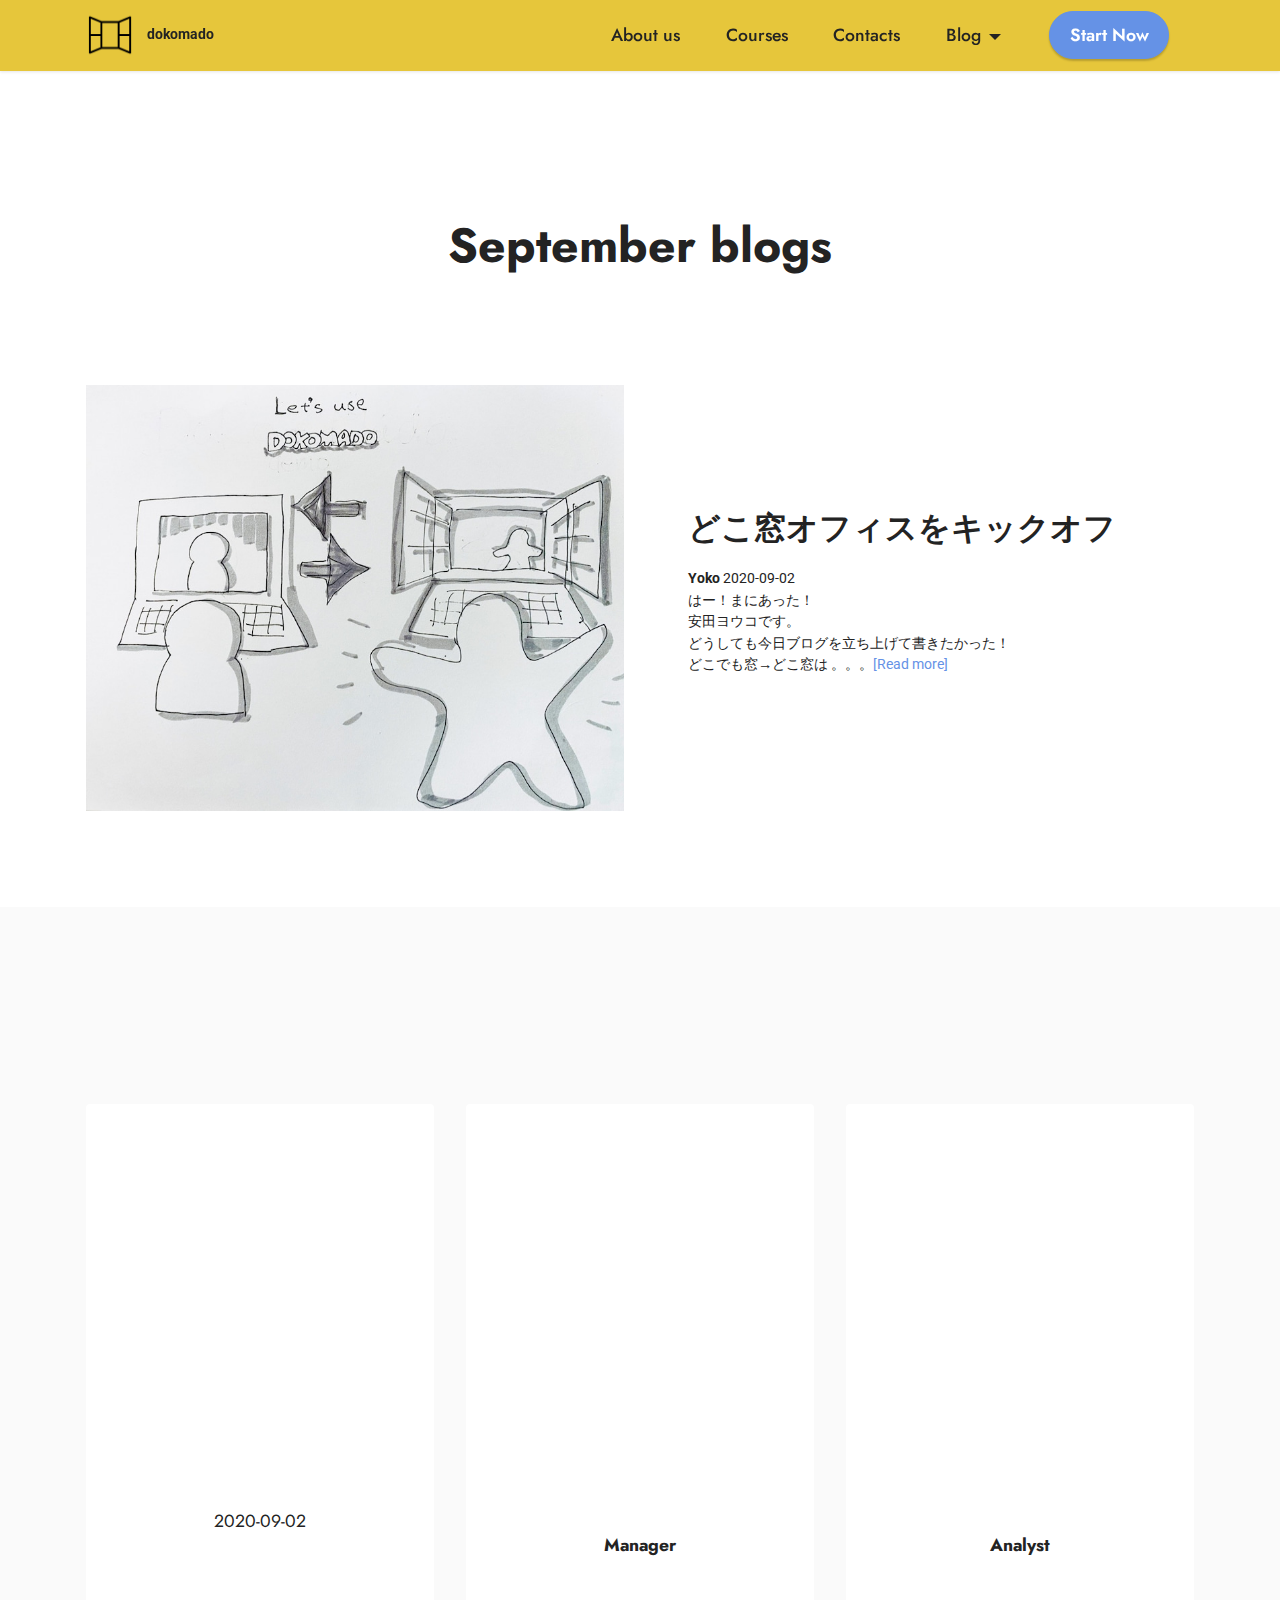
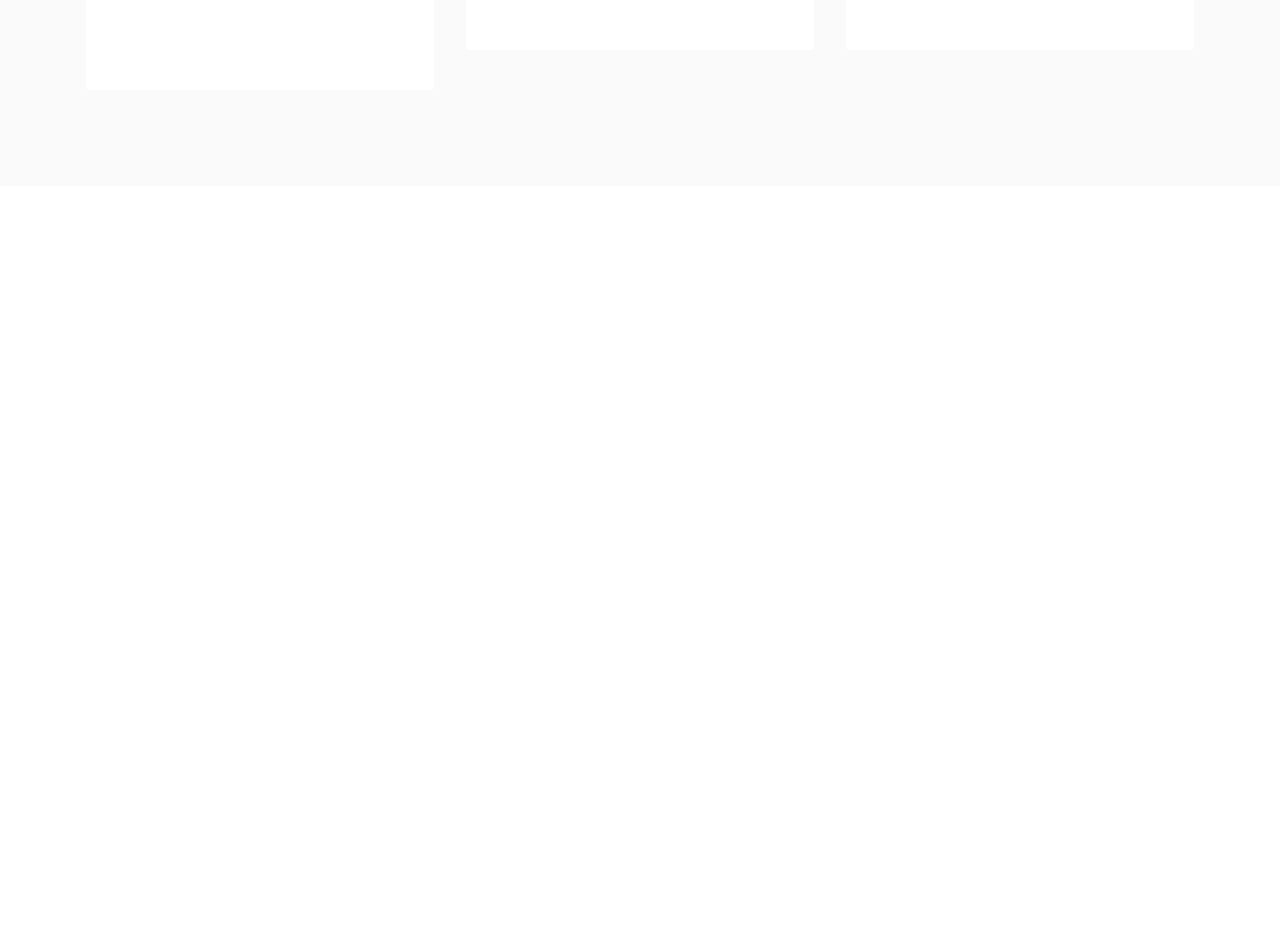
==== commit cba0d97f: "create github pages" ====
--- a/index.html
+++ b/index.html
@@ -63,7 +63,7 @@
     </nav>
 </section>
 
-<section class="engine"><a href="https://mobirise.info/g">build your own site for free</a></section><section class="content4 cid-s9WQwJv9fc" id="content4-q">
+<section class="engine"><a href="https://mobirise.info/v">html templates</a></section><section class="content4 cid-s9WQwJv9fc" id="content4-q">
     
     <div class="container">
         <div class="row justify-content-center">
@@ -105,6 +105,85 @@
     </div>
 </section>
 
+<section class="team1 cid-s9YRlByRrI" id="team1-t">
+    
+
+    
+    <div class="container">
+        <div class="row justify-content-center">
+            <div class="col-12">
+                <h3 class="mbr-section-title mbr-fonts-style align-center mb-4 display-2">
+                    <strong>September blog</strong></h3>
+                
+            </div>
+            <div class="col-sm-6 col-lg-4">
+                <div class="card-wrap">
+                    <div class="image-wrap">
+                        <img src="assets/images/o1024081114813700522.jpg" alt="">
+                    </div>
+                    <div class="content-wrap">
+                        <h5 class="mbr-section-title card-title mbr-fonts-style align-center m-0 display-5">
+                            <strong>どこ窓オフィスをキックオフ</strong>
+                        </h5>
+                        <h6 class="mbr-role mbr-fonts-style align-center mb-3 display-4">
+                            2020-09-02</h6>
+                        <p class="card-text mbr-fonts-style align-center display-7">はー！まにあった！ 
+<br>安田ヨウコです。 
+<br>どうしても今日ブログを立ち上げて書きたかった！ 
+<br>どこでも窓→どこ窓は 。。。<a href="index.html" class="text-primary">[Read more]</a></p>
+                        
+                        
+                    </div>
+                </div>
+            </div>
+
+            <div class="col-sm-6 col-lg-4">
+                <div class="card-wrap">
+                    <div class="image-wrap">
+                        <img src="assets/images/team2.jpg">
+                    </div>
+                    <div class="content-wrap">
+                        <h5 class="mbr-section-title card-title mbr-fonts-style align-center m-0 display-5">
+                            <strong>Sarah Palmer</strong>
+                        </h5>
+                        <h6 class="mbr-role mbr-fonts-style align-center mb-3 display-4">
+                            <strong>Manager</strong>
+                        </h6>
+                        <p class="card-text mbr-fonts-style align-center display-7">
+                            Use Mobirise website building software to create multiple sites for your clients.
+                        </p>
+                        
+                        
+                    </div>
+                </div>
+            </div>
+
+            <div class="col-sm-6 col-lg-4">
+                <div class="card-wrap">
+                    <div class="image-wrap">
+                        <img src="assets/images/team3.jpg">
+                    </div>
+                    <div class="content-wrap">
+                        <h5 class="mbr-section-title card-title mbr-fonts-style align-center m-0 display-5">
+                            <strong>Jessica Swift</strong>
+                        </h5>
+                        <h6 class="mbr-role mbr-fonts-style align-center mb-3 display-4">
+                            <strong>Analyst</strong>
+                        </h6>
+                        <p class="card-text mbr-fonts-style align-center display-7">
+                            Create multiple pages. Don't forget to set links to your pages after creating them.
+                        </p>
+                        
+                        
+                    </div>
+                </div>
+            </div>
+
+            
+        </div>
+    </div>
+</section>
+
 <section class="features24 cid-s9WPY50S9R" id="features1-o">
     
 
@@ -186,6 +265,64 @@
             </div>
             
             
+        </div>
+    </div>
+</section>
+
+<section class="footer3 cid-s9YdvHUAgI mbr-reveal" once="footers" id="footer3-s">
+
+    
+
+    
+
+    <div class="container">
+        <div class="media-container-row align-center mbr-white">
+            <div class="row row-links">
+                <ul class="foot-menu">
+                    
+                    
+                    
+                    
+                    
+                <li class="foot-menu-item mbr-fonts-style display-7">
+                        <a class="text-white text-primary" href="page2.html" target="_blank">About us</a>
+                    </li><li class="foot-menu-item mbr-fonts-style display-7">
+                        <a class="text-white text-primary" href="page1.html" target="_blank">Services</a>
+                    </li><li class="foot-menu-item mbr-fonts-style display-7">
+                        <a class="text-white text-primary" href="mailto:aydokomado@gmail.com">Contact Us</a>
+                    </li></ul>
+            </div>
+            <div class="row social-row">
+                <div class="social-list align-right pb-2">
+                    
+                    
+                    
+                    
+                    
+                    
+                <div class="soc-item">
+                        <a href="https://twitter.com/mobirise" target="_blank">
+                            <span class="socicon-twitter socicon mbr-iconfont mbr-iconfont-social"></span>
+                        </a>
+                    </div><div class="soc-item">
+                        <a href="https://www.facebook.com/pages/Mobirise/1616226671953247" target="_blank">
+                            <span class="socicon-facebook socicon mbr-iconfont mbr-iconfont-social"></span>
+                        </a>
+                    </div><div class="soc-item">
+                        <a href="https://www.youtube.com/c/mobirise" target="_blank">
+                            <span class="socicon-youtube socicon mbr-iconfont mbr-iconfont-social"></span>
+                        </a>
+                    </div><div class="soc-item">
+                        <a href="https://instagram.com/mobirise" target="_blank">
+                            <span class="socicon-instagram socicon mbr-iconfont mbr-iconfont-social"></span>
+                        </a>
+                    </div></div>
+            </div>
+            <div class="row row-copirayt">
+                <p class="mbr-text mb-0 mbr-fonts-style mbr-white align-center display-7">
+                    © Copyright 2020 AYDokomado. All Rights Reserved.
+                </p>
+            </div>
         </div>
     </div>
 </section>
--- a/assets/mobirise/css/mbr-additional.css
+++ b/assets/mobirise/css/mbr-additional.css
@@ -1133,8 +1133,74 @@
     padding: 2rem;
   }
 }
+.cid-s9YRlByRrI {
+  padding-top: 7rem;
+  padding-bottom: 6rem;
+  background: #fafafa;
+}
+.cid-s9YRlByRrI .team-card {
+  margin-bottom: 2rem;
+  transition: all 0.3s;
+}
+.cid-s9YRlByRrI .team-card:hover {
+  transform: translateY(-10px);
+}
+.cid-s9YRlByRrI .card-wrap {
+  background: #ffffff;
+  border-radius: 4px;
+}
+@media (max-width: 991px) {
+  .cid-s9YRlByRrI .card-wrap {
+    margin-bottom: 2rem;
+  }
+}
+.cid-s9YRlByRrI .card-wrap .image-wrap img {
+  width: 100%;
+}
+@media (min-width: 768px) {
+  .cid-s9YRlByRrI .card-wrap .content-wrap {
+    padding: 2rem;
+  }
+}
+@media (max-width: 767px) {
+  .cid-s9YRlByRrI .card-wrap .content-wrap {
+    padding: 1rem;
+  }
+}
+.cid-s9YRlByRrI .social-row {
+  text-align: center;
+}
+.cid-s9YRlByRrI .social-row .soc-item {
+  display: inline-block;
+  text-align: center;
+  border-radius: 50%;
+  margin-right: 0.6rem;
+  margin-bottom: 1rem;
+  padding: 0.5rem;
+  border: 2px solid #6592e6;
+  transition: all 0.3s;
+}
+.cid-s9YRlByRrI .social-row .soc-item .mbr-iconfont {
+  transition: all 0.3s;
+  display: flex;
+  justify-content: center;
+  align-content: center;
+  color: #6592e6;
+  font-size: 1.5rem;
+}
+.cid-s9YRlByRrI .social-row .soc-item:hover {
+  background-color: #6592e6;
+}
+.cid-s9YRlByRrI .social-row .soc-item:hover .mbr-iconfont {
+  color: #ffffff;
+}
+.cid-s9YRlByRrI .card-text,
+.cid-s9YRlByRrI .mbr-section-btn,
+.cid-s9YRlByRrI .social-row {
+  text-align: left;
+}
 .cid-s9WPY50S9R {
-  padding-top: 4rem;
+  padding-top: 8rem;
   padding-bottom: 0rem;
   background-color: #ffffff;
 }
@@ -1184,6 +1250,74 @@
 }
 .cid-s9WQiQbf4B .row {
   justify-content: center;
+}
+.cid-s9YdvHUAgI {
+  padding-top: 2rem;
+  padding-bottom: 2rem;
+  background-color: #353535;
+}
+.cid-s9YdvHUAgI .row-links {
+  width: 100%;
+  justify-content: center;
+}
+.cid-s9YdvHUAgI .social-row {
+  width: 100%;
+  justify-content: center;
+}
+.cid-s9YdvHUAgI .media-container-row {
+  flex-direction: column;
+  justify-content: center;
+  align-items: center;
+}
+.cid-s9YdvHUAgI .media-container-row .foot-menu {
+  list-style: none;
+  display: flex;
+  justify-content: center;
+  flex-wrap: wrap;
+  padding: 0;
+  margin-bottom: 0;
+}
+.cid-s9YdvHUAgI .media-container-row .foot-menu li {
+  padding: 0 1rem 1rem 1rem;
+}
+.cid-s9YdvHUAgI .media-container-row .foot-menu li p {
+  margin: 0;
+}
+.cid-s9YdvHUAgI .media-container-row .social-list {
+  padding-left: 0;
+  margin-bottom: 0;
+  list-style: none;
+  display: flex;
+  flex-wrap: wrap;
+  justify-content: flex-end;
+}
+.cid-s9YdvHUAgI .media-container-row .social-list .mbr-iconfont-social {
+  font-size: 1.5rem;
+  color: #ffffff;
+}
+.cid-s9YdvHUAgI .media-container-row .social-list .soc-item {
+  margin: 0 .5rem;
+}
+.cid-s9YdvHUAgI .media-container-row .social-list a {
+  margin: 0;
+  opacity: .5;
+  transition: .2s linear;
+}
+.cid-s9YdvHUAgI .media-container-row .social-list a:hover {
+  opacity: 1;
+}
+@media (max-width: 767px) {
+  .cid-s9YdvHUAgI .media-container-row .social-list {
+    -webkit-justify-content: center;
+    justify-content: center;
+  }
+}
+.cid-s9YdvHUAgI .media-container-row .row-copirayt {
+  word-break: break-word;
+  width: 100%;
+}
+.cid-s9YdvHUAgI .media-container-row .row-copirayt p {
+  width: 100%;
 }
 .cid-s9WFAdiNwn {
   padding-top: 10rem;
@@ -1603,3 +1737,71 @@
     padding: 2rem;
   }
 }
+.cid-s9YdvHUAgI {
+  padding-top: 2rem;
+  padding-bottom: 2rem;
+  background-color: #353535;
+}
+.cid-s9YdvHUAgI .row-links {
+  width: 100%;
+  justify-content: center;
+}
+.cid-s9YdvHUAgI .social-row {
+  width: 100%;
+  justify-content: center;
+}
+.cid-s9YdvHUAgI .media-container-row {
+  flex-direction: column;
+  justify-content: center;
+  align-items: center;
+}
+.cid-s9YdvHUAgI .media-container-row .foot-menu {
+  list-style: none;
+  display: flex;
+  justify-content: center;
+  flex-wrap: wrap;
+  padding: 0;
+  margin-bottom: 0;
+}
+.cid-s9YdvHUAgI .media-container-row .foot-menu li {
+  padding: 0 1rem 1rem 1rem;
+}
+.cid-s9YdvHUAgI .media-container-row .foot-menu li p {
+  margin: 0;
+}
+.cid-s9YdvHUAgI .media-container-row .social-list {
+  padding-left: 0;
+  margin-bottom: 0;
+  list-style: none;
+  display: flex;
+  flex-wrap: wrap;
+  justify-content: flex-end;
+}
+.cid-s9YdvHUAgI .media-container-row .social-list .mbr-iconfont-social {
+  font-size: 1.5rem;
+  color: #ffffff;
+}
+.cid-s9YdvHUAgI .media-container-row .social-list .soc-item {
+  margin: 0 .5rem;
+}
+.cid-s9YdvHUAgI .media-container-row .social-list a {
+  margin: 0;
+  opacity: .5;
+  transition: .2s linear;
+}
+.cid-s9YdvHUAgI .media-container-row .social-list a:hover {
+  opacity: 1;
+}
+@media (max-width: 767px) {
+  .cid-s9YdvHUAgI .media-container-row .social-list {
+    -webkit-justify-content: center;
+    justify-content: center;
+  }
+}
+.cid-s9YdvHUAgI .media-container-row .row-copirayt {
+  word-break: break-word;
+  width: 100%;
+}
+.cid-s9YdvHUAgI .media-container-row .row-copirayt p {
+  width: 100%;
+}
--- a/assets/mobirise/css/mbr-additional.css
+++ b/assets/mobirise/css/mbr-additional.css
@@ -1133,8 +1133,74 @@
     padding: 2rem;
   }
 }
+.cid-s9YRlByRrI {
+  padding-top: 7rem;
+  padding-bottom: 6rem;
+  background: #fafafa;
+}
+.cid-s9YRlByRrI .team-card {
+  margin-bottom: 2rem;
+  transition: all 0.3s;
+}
+.cid-s9YRlByRrI .team-card:hover {
+  transform: translateY(-10px);
+}
+.cid-s9YRlByRrI .card-wrap {
+  background: #ffffff;
+  border-radius: 4px;
+}
+@media (max-width: 991px) {
+  .cid-s9YRlByRrI .card-wrap {
+    margin-bottom: 2rem;
+  }
+}
+.cid-s9YRlByRrI .card-wrap .image-wrap img {
+  width: 100%;
+}
+@media (min-width: 768px) {
+  .cid-s9YRlByRrI .card-wrap .content-wrap {
+    padding: 2rem;
+  }
+}
+@media (max-width: 767px) {
+  .cid-s9YRlByRrI .card-wrap .content-wrap {
+    padding: 1rem;
+  }
+}
+.cid-s9YRlByRrI .social-row {
+  text-align: center;
+}
+.cid-s9YRlByRrI .social-row .soc-item {
+  display: inline-block;
+  text-align: center;
+  border-radius: 50%;
+  margin-right: 0.6rem;
+  margin-bottom: 1rem;
+  padding: 0.5rem;
+  border: 2px solid #6592e6;
+  transition: all 0.3s;
+}
+.cid-s9YRlByRrI .social-row .soc-item .mbr-iconfont {
+  transition: all 0.3s;
+  display: flex;
+  justify-content: center;
+  align-content: center;
+  color: #6592e6;
+  font-size: 1.5rem;
+}
+.cid-s9YRlByRrI .social-row .soc-item:hover {
+  background-color: #6592e6;
+}
+.cid-s9YRlByRrI .social-row .soc-item:hover .mbr-iconfont {
+  color: #ffffff;
+}
+.cid-s9YRlByRrI .card-text,
+.cid-s9YRlByRrI .mbr-section-btn,
+.cid-s9YRlByRrI .social-row {
+  text-align: left;
+}
 .cid-s9WPY50S9R {
-  padding-top: 4rem;
+  padding-top: 8rem;
   padding-bottom: 0rem;
   background-color: #ffffff;
 }
@@ -1184,6 +1250,74 @@
 }
 .cid-s9WQiQbf4B .row {
   justify-content: center;
+}
+.cid-s9YdvHUAgI {
+  padding-top: 2rem;
+  padding-bottom: 2rem;
+  background-color: #353535;
+}
+.cid-s9YdvHUAgI .row-links {
+  width: 100%;
+  justify-content: center;
+}
+.cid-s9YdvHUAgI .social-row {
+  width: 100%;
+  justify-content: center;
+}
+.cid-s9YdvHUAgI .media-container-row {
+  flex-direction: column;
+  justify-content: center;
+  align-items: center;
+}
+.cid-s9YdvHUAgI .media-container-row .foot-menu {
+  list-style: none;
+  display: flex;
+  justify-content: center;
+  flex-wrap: wrap;
+  padding: 0;
+  margin-bottom: 0;
+}
+.cid-s9YdvHUAgI .media-container-row .foot-menu li {
+  padding: 0 1rem 1rem 1rem;
+}
+.cid-s9YdvHUAgI .media-container-row .foot-menu li p {
+  margin: 0;
+}
+.cid-s9YdvHUAgI .media-container-row .social-list {
+  padding-left: 0;
+  margin-bottom: 0;
+  list-style: none;
+  display: flex;
+  flex-wrap: wrap;
+  justify-content: flex-end;
+}
+.cid-s9YdvHUAgI .media-container-row .social-list .mbr-iconfont-social {
+  font-size: 1.5rem;
+  color: #ffffff;
+}
+.cid-s9YdvHUAgI .media-container-row .social-list .soc-item {
+  margin: 0 .5rem;
+}
+.cid-s9YdvHUAgI .media-container-row .social-list a {
+  margin: 0;
+  opacity: .5;
+  transition: .2s linear;
+}
+.cid-s9YdvHUAgI .media-container-row .social-list a:hover {
+  opacity: 1;
+}
+@media (max-width: 767px) {
+  .cid-s9YdvHUAgI .media-container-row .social-list {
+    -webkit-justify-content: center;
+    justify-content: center;
+  }
+}
+.cid-s9YdvHUAgI .media-container-row .row-copirayt {
+  word-break: break-word;
+  width: 100%;
+}
+.cid-s9YdvHUAgI .media-container-row .row-copirayt p {
+  width: 100%;
 }
 .cid-s9WFAdiNwn {
   padding-top: 10rem;
@@ -1603,3 +1737,71 @@
     padding: 2rem;
   }
 }
+.cid-s9YdvHUAgI {
+  padding-top: 2rem;
+  padding-bottom: 2rem;
+  background-color: #353535;
+}
+.cid-s9YdvHUAgI .row-links {
+  width: 100%;
+  justify-content: center;
+}
+.cid-s9YdvHUAgI .social-row {
+  width: 100%;
+  justify-content: center;
+}
+.cid-s9YdvHUAgI .media-container-row {
+  flex-direction: column;
+  justify-content: center;
+  align-items: center;
+}
+.cid-s9YdvHUAgI .media-container-row .foot-menu {
+  list-style: none;
+  display: flex;
+  justify-content: center;
+  flex-wrap: wrap;
+  padding: 0;
+  margin-bottom: 0;
+}
+.cid-s9YdvHUAgI .media-container-row .foot-menu li {
+  padding: 0 1rem 1rem 1rem;
+}
+.cid-s9YdvHUAgI .media-container-row .foot-menu li p {
+  margin: 0;
+}
+.cid-s9YdvHUAgI .media-container-row .social-list {
+  padding-left: 0;
+  margin-bottom: 0;
+  list-style: none;
+  display: flex;
+  flex-wrap: wrap;
+  justify-content: flex-end;
+}
+.cid-s9YdvHUAgI .media-container-row .social-list .mbr-iconfont-social {
+  font-size: 1.5rem;
+  color: #ffffff;
+}
+.cid-s9YdvHUAgI .media-container-row .social-list .soc-item {
+  margin: 0 .5rem;
+}
+.cid-s9YdvHUAgI .media-container-row .social-list a {
+  margin: 0;
+  opacity: .5;
+  transition: .2s linear;
+}
+.cid-s9YdvHUAgI .media-container-row .social-list a:hover {
+  opacity: 1;
+}
+@media (max-width: 767px) {
+  .cid-s9YdvHUAgI .media-container-row .social-list {
+    -webkit-justify-content: center;
+    justify-content: center;
+  }
+}
+.cid-s9YdvHUAgI .media-container-row .row-copirayt {
+  word-break: break-word;
+  width: 100%;
+}
+.cid-s9YdvHUAgI .media-container-row .row-copirayt p {
+  width: 100%;
+}
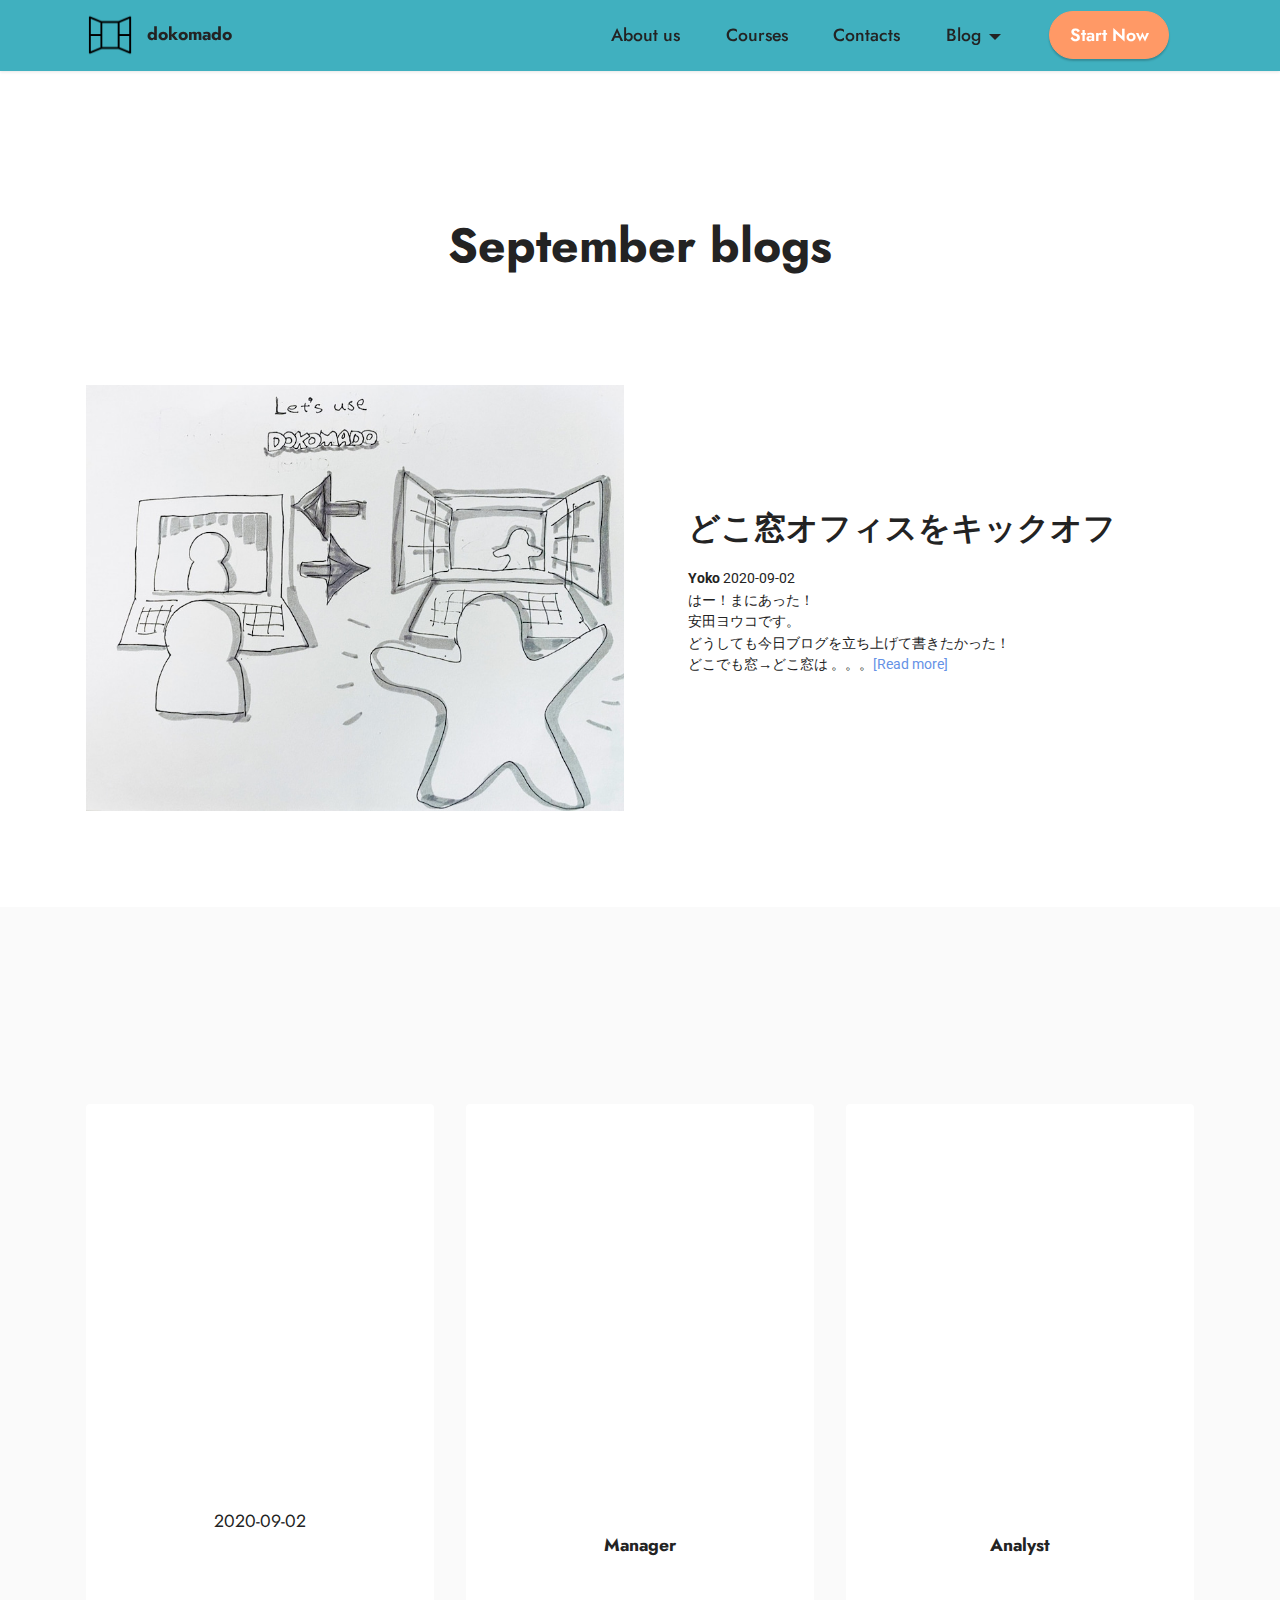
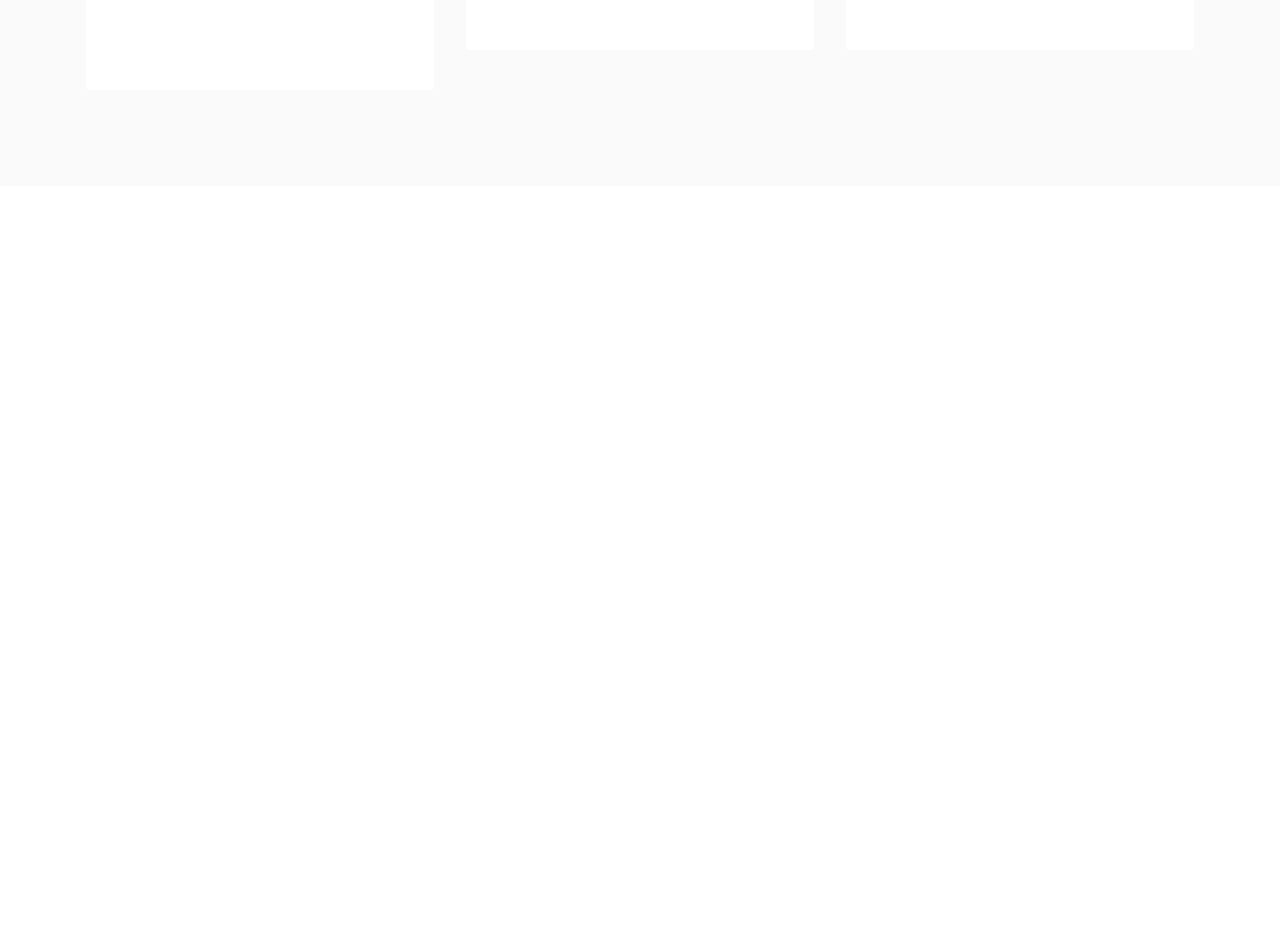
==== commit e7c5d117: "create github pages" ====
--- a/index.html
+++ b/index.html
@@ -38,7 +38,7 @@
                         <img src="assets/images/open-window-icon-25.jpg" alt="Mobirise" style="height: 3rem;">
                     </a>
                 </span>
-                <span class="navbar-caption-wrap"><a class="navbar-caption text-black text-primary display-7" href="https://dokomado.com">dokomado</a></span>
+                <span class="navbar-caption-wrap"><a class="navbar-caption text-black text-primary display-4" href="https://dokomado.com">dokomado</a></span>
             </div>
             <button class="navbar-toggler" type="button" data-toggle="collapse" data-target="#navbarSupportedContent" aria-controls="navbarNavAltMarkup" aria-expanded="false" aria-label="Toggle navigation">
                 <div class="hamburger">
@@ -56,14 +56,14 @@
                     <li class="nav-item"><a class="nav-link link text-black text-primary display-4" href="mailto:aydokomado@gmail.com">Contacts</a>
                     </li><li class="nav-item dropdown"><a class="nav-link link text-black text-primary dropdown-toggle display-4" href="#" data-toggle="dropdown-submenu" aria-expanded="false">Blog</a><div class="dropdown-menu"><a class="text-black text-primary dropdown-item display-4" href="https://dokomado.com/blog/index.html"><span class="mobi-mbri mobi-mbri-home mbr-iconfont mbr-iconfont-btn"></span>Blog home</a><a class="text-black text-primary dropdown-item display-4" href="https://dokomado.com/blog/blog1.html">どこ窓オフィスをキックオフ<br></a></div></li></ul>
                 
-                <div class="navbar-buttons mbr-section-btn"><a class="btn btn-primary display-4" href="https://dokomado.com/courses.html">
+                <div class="navbar-buttons mbr-section-btn"><a class="btn btn-danger display-4" href="https://dokomado.com/courses.html">
                         Start Now</a></div>
             </div>
         </div>
     </nav>
 </section>
 
-<section class="engine"><a href="https://mobirise.info/v">html templates</a></section><section class="content4 cid-s9WQwJv9fc" id="content4-q">
+<section class="engine"><a href="https://mobirise.info/h">create your own web page</a></section><section class="content4 cid-s9WQwJv9fc" id="content4-q">
     
     <div class="container">
         <div class="row justify-content-center">
@@ -119,18 +119,18 @@
             <div class="col-sm-6 col-lg-4">
                 <div class="card-wrap">
                     <div class="image-wrap">
-                        <img src="assets/images/o1024081114813700522.jpg" alt="">
+                        <a href="blog1.html"><img src="assets/images/o1024081114813700522.jpg" alt=""></a>
                     </div>
                     <div class="content-wrap">
                         <h5 class="mbr-section-title card-title mbr-fonts-style align-center m-0 display-5">
-                            <strong>どこ窓オフィスをキックオフ</strong>
+                            <strong><a href="blog1.html" class="text-primary">どこ窓オフィスをキックオフ</a></strong>
                         </h5>
                         <h6 class="mbr-role mbr-fonts-style align-center mb-3 display-4">
                             2020-09-02</h6>
                         <p class="card-text mbr-fonts-style align-center display-7">はー！まにあった！ 
 <br>安田ヨウコです。 
 <br>どうしても今日ブログを立ち上げて書きたかった！ 
-<br>どこでも窓→どこ窓は 。。。<a href="index.html" class="text-primary">[Read more]</a></p>
+<br>どこでも窓→どこ窓は 。。。<a href="blog1.html" class="text-primary">[Read more]</a></p>
                         
                         
                     </div>
--- a/assets/mobirise/css/mbr-additional.css
+++ b/assets/mobirise/css/mbr-additional.css
@@ -828,7 +828,7 @@
 }
 .cid-s9WC2wtccm .dropdown-menu,
 .cid-s9WC2wtccm .navbar.opened {
-  background: #e6c63b !important;
+  background: #40b0bf !important;
 }
 .cid-s9WC2wtccm .nav-item:focus,
 .cid-s9WC2wtccm .nav-link:focus {
@@ -863,7 +863,7 @@
   transition: all .3s;
   border-bottom: 1px solid transparent;
   box-shadow: 0 1px 3px 0 rgba(0, 0, 0, 0.1);
-  background: #e6c63b;
+  background: #40b0bf;
 }
 .cid-s9WC2wtccm .navbar.opened {
   transition: all .3s;
@@ -1008,7 +1008,7 @@
   padding: 0.667em 1.667em;
 }
 .cid-s9WC2wtccm .navbar.navbar-expand-lg .dropdown .dropdown-menu {
-  background: #e6c63b;
+  background: #40b0bf;
 }
 .cid-s9WC2wtccm .navbar.navbar-expand-lg .dropdown .dropdown-menu .dropdown-submenu {
   margin: 0;
@@ -1437,7 +1437,7 @@
 }
 .cid-s9WFAkDcMG .dropdown-menu,
 .cid-s9WFAkDcMG .navbar.opened {
-  background: #e6c63b !important;
+  background: #40b0bf !important;
 }
 .cid-s9WFAkDcMG .nav-item:focus,
 .cid-s9WFAkDcMG .nav-link:focus {
@@ -1472,7 +1472,7 @@
   transition: all .3s;
   border-bottom: 1px solid transparent;
   box-shadow: 0 1px 3px 0 rgba(0, 0, 0, 0.1);
-  background: #e6c63b;
+  background: #40b0bf;
 }
 .cid-s9WFAkDcMG .navbar.opened {
   transition: all .3s;
@@ -1617,7 +1617,7 @@
   padding: 0.667em 1.667em;
 }
 .cid-s9WFAkDcMG .navbar.navbar-expand-lg .dropdown .dropdown-menu {
-  background: #e6c63b;
+  background: #40b0bf;
 }
 .cid-s9WFAkDcMG .navbar.navbar-expand-lg .dropdown .dropdown-menu .dropdown-submenu {
   margin: 0;
--- a/assets/mobirise/css/mbr-additional.css
+++ b/assets/mobirise/css/mbr-additional.css
@@ -828,7 +828,7 @@
 }
 .cid-s9WC2wtccm .dropdown-menu,
 .cid-s9WC2wtccm .navbar.opened {
-  background: #e6c63b !important;
+  background: #40b0bf !important;
 }
 .cid-s9WC2wtccm .nav-item:focus,
 .cid-s9WC2wtccm .nav-link:focus {
@@ -863,7 +863,7 @@
   transition: all .3s;
   border-bottom: 1px solid transparent;
   box-shadow: 0 1px 3px 0 rgba(0, 0, 0, 0.1);
-  background: #e6c63b;
+  background: #40b0bf;
 }
 .cid-s9WC2wtccm .navbar.opened {
   transition: all .3s;
@@ -1008,7 +1008,7 @@
   padding: 0.667em 1.667em;
 }
 .cid-s9WC2wtccm .navbar.navbar-expand-lg .dropdown .dropdown-menu {
-  background: #e6c63b;
+  background: #40b0bf;
 }
 .cid-s9WC2wtccm .navbar.navbar-expand-lg .dropdown .dropdown-menu .dropdown-submenu {
   margin: 0;
@@ -1437,7 +1437,7 @@
 }
 .cid-s9WFAkDcMG .dropdown-menu,
 .cid-s9WFAkDcMG .navbar.opened {
-  background: #e6c63b !important;
+  background: #40b0bf !important;
 }
 .cid-s9WFAkDcMG .nav-item:focus,
 .cid-s9WFAkDcMG .nav-link:focus {
@@ -1472,7 +1472,7 @@
   transition: all .3s;
   border-bottom: 1px solid transparent;
   box-shadow: 0 1px 3px 0 rgba(0, 0, 0, 0.1);
-  background: #e6c63b;
+  background: #40b0bf;
 }
 .cid-s9WFAkDcMG .navbar.opened {
   transition: all .3s;
@@ -1617,7 +1617,7 @@
   padding: 0.667em 1.667em;
 }
 .cid-s9WFAkDcMG .navbar.navbar-expand-lg .dropdown .dropdown-menu {
-  background: #e6c63b;
+  background: #40b0bf;
 }
 .cid-s9WFAkDcMG .navbar.navbar-expand-lg .dropdown .dropdown-menu .dropdown-submenu {
   margin: 0;
